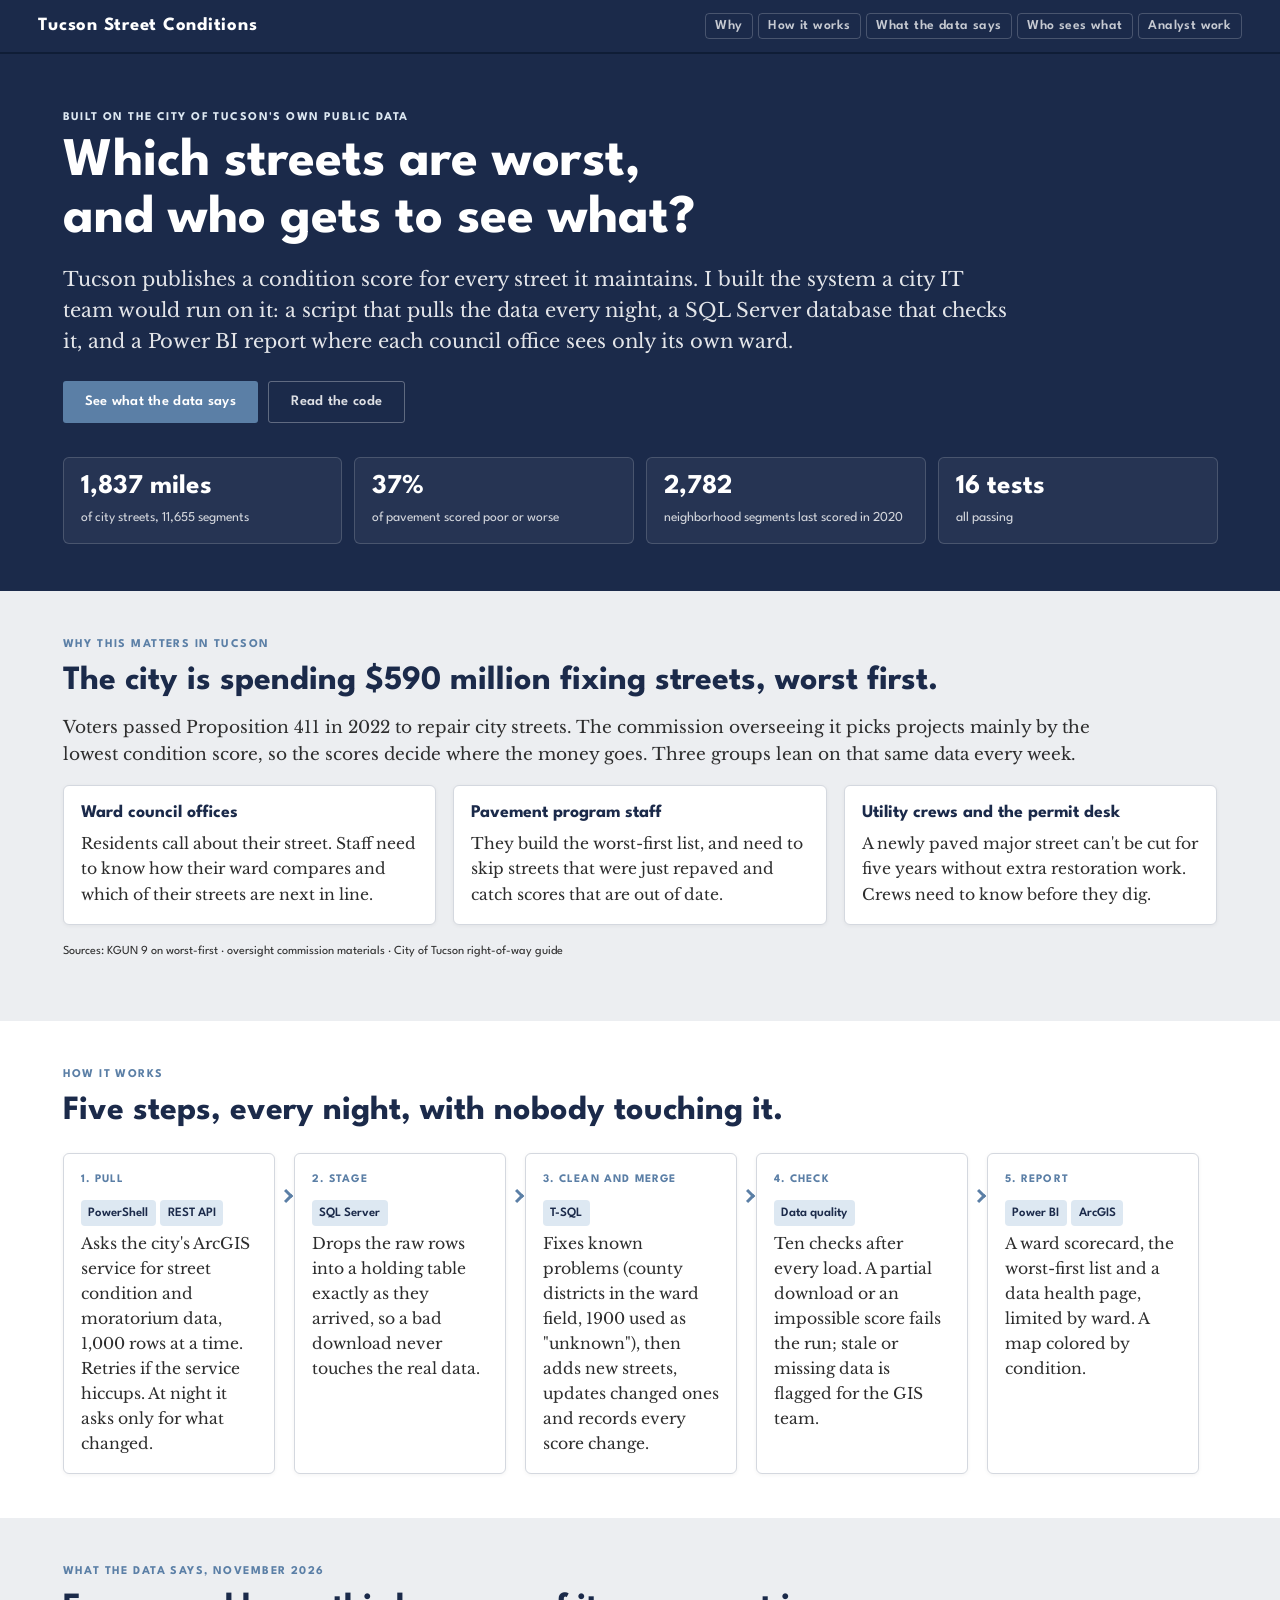
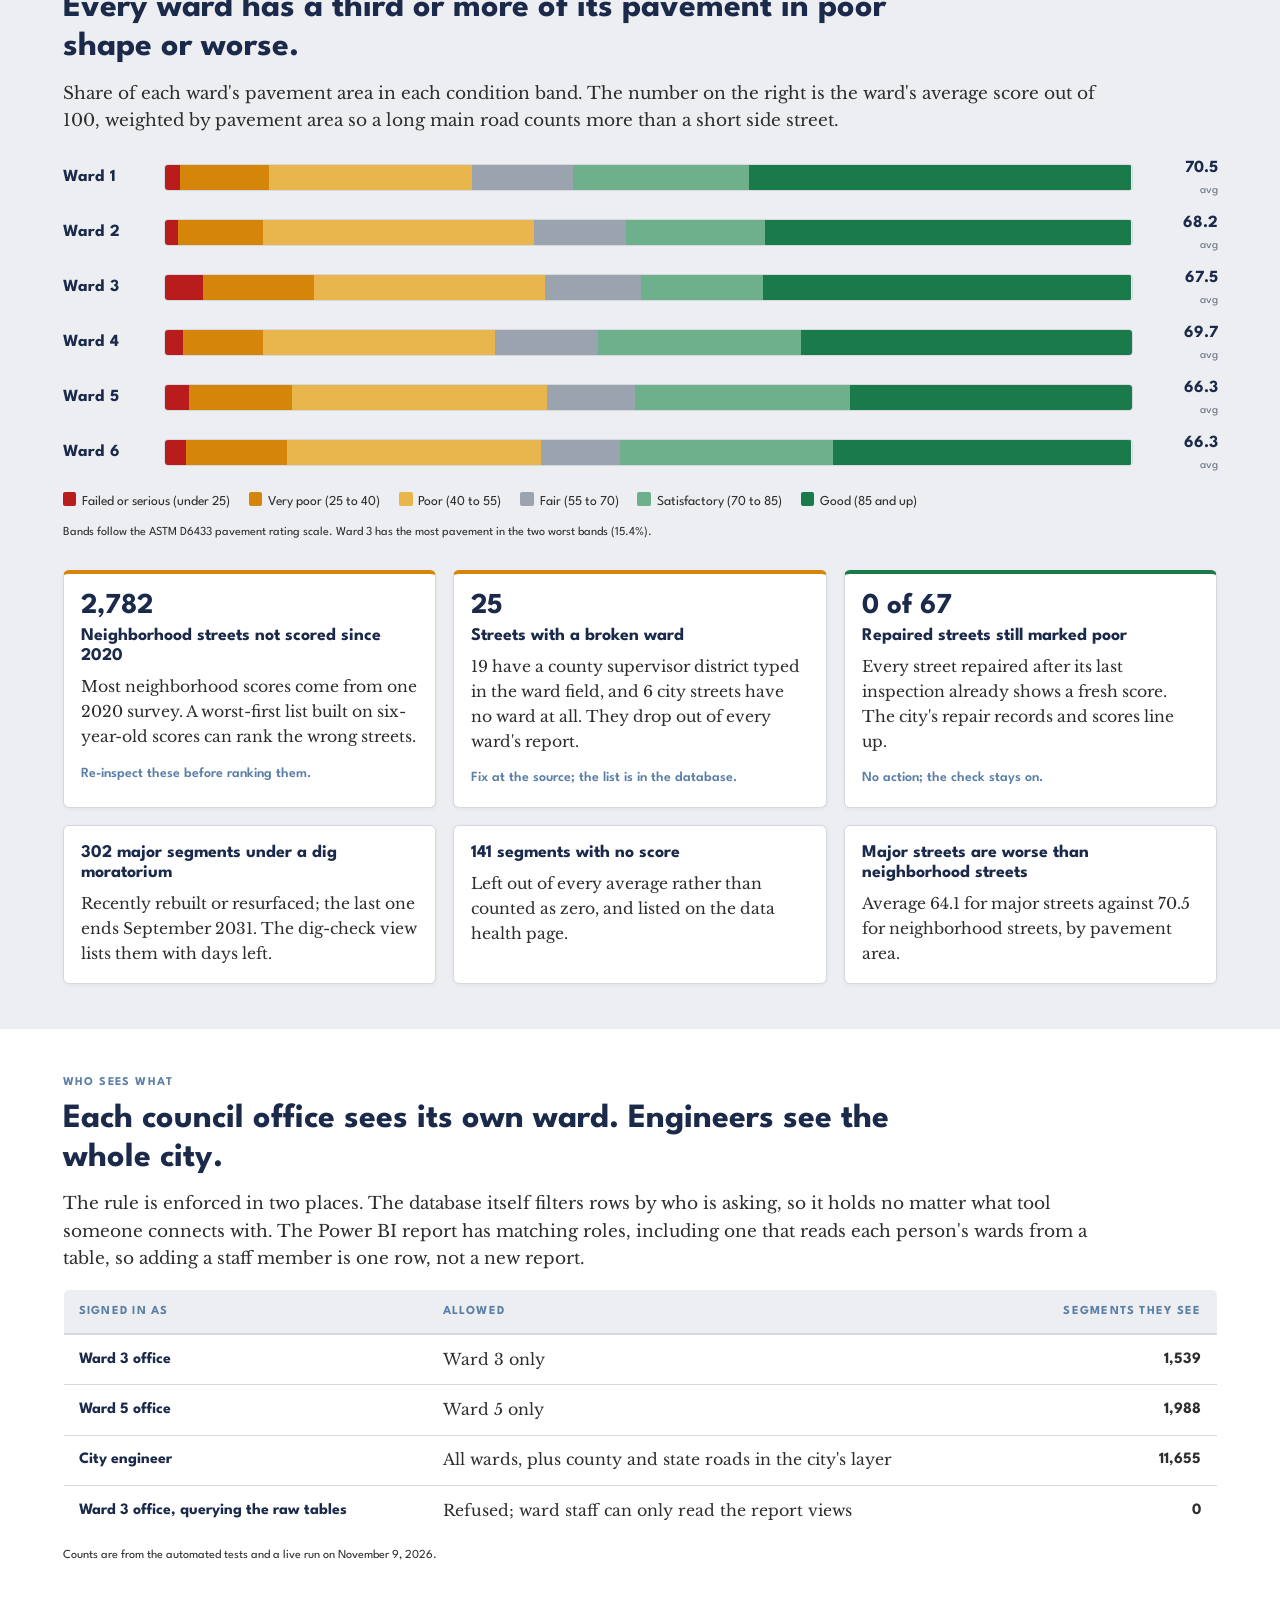
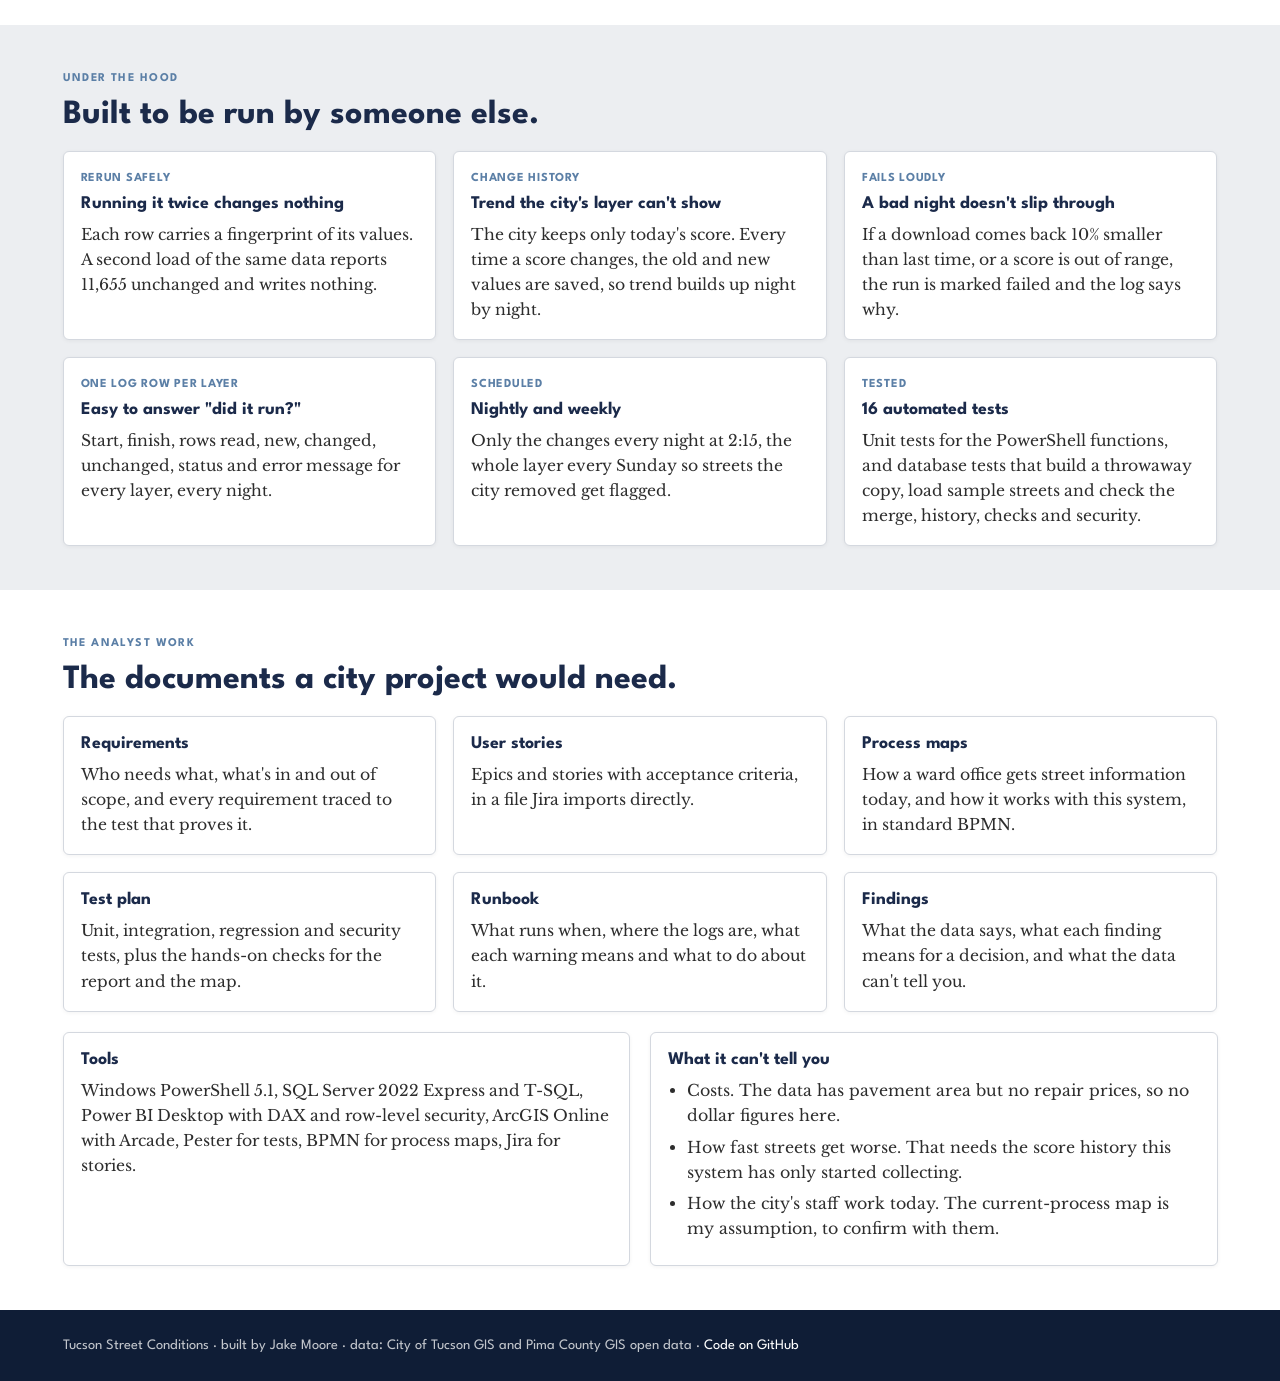
==== index.html @ 7ff17f37 "Tucson Street Conditions v1: PowerShell loader, SQL Server model with quality checks and ward securi" ====
<!doctype html>
<html lang="en">
<head>
<meta charset="utf-8">
<meta name="viewport" content="width=device-width, initial-scale=1">
<title>Tucson Street Conditions</title>
<meta name="description" content="A nightly data pipeline on the City of Tucson's own street condition data: PowerShell, SQL Server, Power BI with ward-level security, and an ArcGIS map.">
<meta property="og:title" content="Tucson Street Conditions">
<meta property="og:description" content="Which Tucson streets are worst, how current is the data, and who gets to see what. Built on the city's public data.">
<meta property="og:type" content="website">
<meta name="author" content="Jake Moore">
<link rel="preconnect" href="https://fonts.googleapis.com">
<link rel="preconnect" href="https://fonts.gstatic.com" crossorigin>
<link href="https://fonts.googleapis.com/css2?family=League+Spartan:wght@400;600;700&family=Libre+Baskerville:ital,wght@0,400;0,700;1,400&display=swap" rel="stylesheet">
<link rel="stylesheet" href="base.css">
<style>
  :root {
    /* condition bands, worst to best; anchored on the red, orange and green tokens in base.css */
    --b-fail: #B91C1C; --b-vpoor: #D4850A; --b-poor: #E8B64C; --b-fair: #9AA3AE; --b-sat: #6FB08C; --b-good: #1A7A4A;
  }
  html { font-size: 17px; }
  body { background: var(--light-gray); }
  .wrap { max-width: 1240px; margin-inline: auto; padding-inline: clamp(1rem, 4vw, 2.5rem); }
  section { padding: 2.6rem 0; }
  .white { background: var(--white); }
  .navy { background: var(--navy); color: #fff; }
  .navbar-links { margin-left: auto; }

  .hero { padding: 3.2rem 0 2.8rem; }
  .hero h1 { font-size: clamp(2rem, 5vw, 3.2rem); font-weight: 700; line-height: 1.05; margin-bottom: 0.9rem; max-width: 20ch; }
  .hero .lead { font-size: 1.15rem; line-height: 1.6; color: rgba(255,255,255,0.88); max-width: 56rem; margin-bottom: 1.4rem; }
  .hero-actions .btn { padding: 0.75rem 1.3rem; font-size: 0.85rem; }
  .facts { display: grid; grid-template-columns: repeat(4, 1fr); gap: 0.75rem; margin-top: 2rem; }
  .fact { border: 1px solid rgba(255,255,255,0.16); border-radius: 6px; padding: 0.8rem 1rem; background: rgba(255,255,255,0.05); }
  .fact b { display: block; font-family: 'League Spartan', sans-serif; font-size: 1.6rem; line-height: 1.1; }
  .fact span { font-family: 'League Spartan', sans-serif; font-size: 0.8rem; color: rgba(255,255,255,0.8); }

  h2 { font-size: clamp(1.4rem, 3vw, 2rem); font-weight: 700; color: var(--navy); margin-bottom: 0.8rem; max-width: 44ch; }
  .navy h2 { color: #fff; }
  .kicker { font-family: 'League Spartan', sans-serif; font-size: 0.7rem; font-weight: 700; letter-spacing: 0.12em;
    text-transform: uppercase; color: var(--steel); display: block; margin-bottom: 0.4rem; }
  .navy .kicker { color: var(--steel-light); }
  p { max-width: 62rem; margin-bottom: 0.9rem; }
  .cols-2 { display: grid; grid-template-columns: 1fr 1fr; gap: 1.2rem; }
  .cols-3 { display: grid; grid-template-columns: repeat(3, 1fr); gap: 1rem; }
  .cols-4 { display: grid; grid-template-columns: repeat(4, 1fr); gap: 1rem; }
  .card:hover { transform: none; }
  .card h3 { font-size: 1.05rem; color: var(--navy); margin-bottom: 0.45rem; }
  .card p { font-size: 0.92rem; margin-bottom: 0.5rem; }
  .card p:last-child { margin-bottom: 0; }
  .navy .card { background: rgba(255,255,255,0.06); border-color: rgba(255,255,255,0.14); color: #fff; box-shadow: none; }
  .navy .card h3 { color: #fff; }
  .navy .card p { color: rgba(255,255,255,0.85); }
  .src { font-family: 'League Spartan', sans-serif; font-size: 0.72rem; }
  .src a { color: inherit; }

  /* pipeline */
  .chain { display: grid; grid-template-columns: repeat(5, 1fr); gap: 0; margin-top: 1.4rem; align-items: stretch; }
  .link { position: relative; padding: 0 1.1rem 0 0; }
  .link > .card { height: 100%; }
  .link:not(:last-child)::after { content: ""; position: absolute; right: 0.15rem; top: 2.2rem; width: 0.6rem; height: 0.6rem;
    border-top: 3px solid var(--steel); border-right: 3px solid var(--steel); transform: rotate(45deg); }
  .step { font-family: 'League Spartan', sans-serif; font-size: 0.68rem; font-weight: 700; letter-spacing: 0.1em;
    text-transform: uppercase; color: var(--steel); display: block; margin-bottom: 0.4rem; }
  .tool { display: inline-block; font-family: 'League Spartan', sans-serif; font-weight: 600; font-size: 0.75rem; border-radius: 4px;
    padding: 0.15rem 0.45rem; background: var(--steel-light); color: var(--navy); margin: 0 0.25rem 0.3rem 0; }

  /* ward chart */
  .wards { display: grid; gap: 0.55rem; margin-top: 1.2rem; }
  .ward { display: grid; grid-template-columns: 5.2rem 1fr 4.2rem; gap: 0.8rem; align-items: center; }
  .ward .name { font-family: 'League Spartan', sans-serif; font-weight: 700; color: var(--navy); }
  .ward .avg { font-family: 'League Spartan', sans-serif; font-weight: 700; color: var(--navy); text-align: right; }
  .ward .avg small { display: block; font-weight: 400; font-size: 0.68rem; color: var(--text-muted); }
  .bar { display: flex; height: 1.6rem; border-radius: 4px; overflow: hidden; border: 1px solid var(--border); }
  .bar span { display: block; height: 100%; }
  .bar span:nth-child(1), .key i.k1 { background: var(--b-fail); }
  .bar span:nth-child(2), .key i.k2 { background: var(--b-vpoor); }
  .bar span:nth-child(3), .key i.k3 { background: var(--b-poor); }
  .bar span:nth-child(4), .key i.k4 { background: var(--b-fair); }
  .bar span:nth-child(5), .key i.k5 { background: var(--b-sat); }
  .bar span:nth-child(6), .key i.k6 { background: var(--b-good); }
  .key { display: flex; flex-wrap: wrap; gap: 0.4rem 1.1rem; margin-top: 0.9rem; font-family: 'League Spartan', sans-serif; font-size: 0.8rem; }
  .key i { display: inline-block; width: 0.8rem; height: 0.8rem; border-radius: 2px; margin-right: 0.35rem; vertical-align: -1px; }

  .finding b.num { display: block; font-family: 'League Spartan', sans-serif; font-size: 1.7rem; color: var(--navy); line-height: 1.1; margin-bottom: 0.2rem; }
  .finding.warn { border-top: 4px solid var(--orange); }
  .finding.ok { border-top: 4px solid var(--green); }
  .finding .do { font-family: 'League Spartan', sans-serif; font-size: 0.82rem; font-weight: 600; color: var(--steel); }

  /* who sees what */
  .compare { width: 100%; border-collapse: collapse; background: var(--white); border: 1px solid var(--border); border-radius: 6px; overflow: hidden; }
  .compare th { font-family: 'League Spartan', sans-serif; font-size: 0.72rem; letter-spacing: 0.1em; text-transform: uppercase;
    text-align: left; padding: 0.7rem 0.9rem; background: var(--light-gray); color: var(--steel); border-bottom: 2px solid var(--border); }
  .compare td { padding: 0.7rem 0.9rem; border-bottom: 1px solid var(--border); font-size: 0.93rem; vertical-align: top; }
  .compare tr:last-child td { border-bottom: 0; }
  .compare td:first-child { font-family: 'League Spartan', sans-serif; font-weight: 700; color: var(--navy); }
  .compare td.n { font-family: 'League Spartan', sans-serif; font-weight: 700; text-align: right; white-space: nowrap; }

  .term { font-family: 'League Spartan', sans-serif; font-size: 0.72rem; font-weight: 700; letter-spacing: 0.06em; color: var(--steel);
    text-transform: uppercase; display: block; margin-bottom: 0.3rem; }
  ul.plain { padding-left: 1.1rem; font-size: 0.93rem; }
  ul.plain li { margin-bottom: 0.35rem; }
  .table-scroll { overflow-x: auto; }
  footer { background: var(--navy-dark); color: rgba(255,255,255,0.75); padding: 1.4rem 0; font-family: 'League Spartan', sans-serif; font-size: 0.85rem; }
  footer a { color: #fff; }

  @media (max-width: 1000px) {
    .chain { grid-template-columns: 1fr; gap: 1.1rem; }
    .link { padding: 0; }
    .link:not(:last-child)::after { right: 50%; top: auto; bottom: -0.9rem; transform: rotate(135deg); }
    .cols-4, .facts { grid-template-columns: 1fr 1fr; }
  }
  @media (max-width: 760px) {
    .cols-2, .cols-3 { grid-template-columns: 1fr; }
    .navbar-links { display: none; }
    .ward { grid-template-columns: 4rem 1fr 3.4rem; gap: 0.5rem; }
  }
  @media (max-width: 480px) { .cols-4, .facts { grid-template-columns: 1fr; } }
</style>
</head>
<body>

<nav class="navbar">
  <div class="navbar-inner">
    <a class="navbar-brand" href="#top">Tucson Street Conditions</a>
    <ul class="navbar-links">
      <li><a href="#why">Why</a></li>
      <li><a href="#how">How it works</a></li>
      <li><a href="#data">What the data says</a></li>
      <li><a href="#access">Who sees what</a></li>
      <li><a href="#docs">Analyst work</a></li>
    </ul>
  </div>
</nav>

<header class="navy hero" id="top">
  <div class="wrap">
    <span class="kicker">Built on the City of Tucson's own public data</span>
    <h1>Which streets are worst, and who gets to see what?</h1>
    <p class="lead">Tucson publishes a condition score for every street it maintains. I built the system a city IT team would run on it: a script that pulls the data every night, a SQL Server database that checks it, and a Power BI report where each council office sees only its own ward.</p>
    <div class="hero-actions">
      <a class="btn btn-primary" href="#data">See what the data says</a>
      <a class="btn btn-secondary" href="https://github.com/Jahe-moore/tucson-street-conditions">Read the code</a>
    </div>
    <div class="facts">
      <div class="fact"><b>1,837 miles</b><span>of city streets, 11,655 segments</span></div>
      <div class="fact"><b>37%</b><span>of pavement scored poor or worse</span></div>
      <div class="fact"><b>2,782</b><span>neighborhood segments last scored in 2020</span></div>
      <div class="fact"><b>16 tests</b><span>all passing</span></div>
    </div>
  </div>
</header>

<section id="why">
  <div class="wrap">
    <span class="kicker">Why this matters in Tucson</span>
    <h2>The city is spending $590 million fixing streets, worst first.</h2>
    <p>Voters passed Proposition 411 in 2022 to repair city streets. The commission overseeing it picks projects mainly by the lowest condition score, so the scores decide where the money goes. Three groups lean on that same data every week.</p>
    <div class="cols-3" style="margin-top:1rem">
      <div class="card"><h3>Ward council offices</h3><p>Residents call about their street. Staff need to know how their ward compares and which of their streets are next in line.</p></div>
      <div class="card"><h3>Pavement program staff</h3><p>They build the worst-first list, and need to skip streets that were just repaved and catch scores that are out of date.</p></div>
      <div class="card"><h3>Utility crews and the permit desk</h3><p>A newly paved major street can't be cut for five years without extra restoration work. Crews need to know before they dig.</p></div>
    </div>
    <p class="src" style="margin-top:1rem">Sources: <a href="https://kgun9.com/operation-safe-roads/worst-first-is-tucsons-plan-for-street-repair">KGUN 9 on worst-first</a> &middot; <a href="https://assets.tucsonaz.gov/share/bcc/40524.pdf">oversight commission materials</a> &middot; <a href="https://www.tucsonaz.gov/files/sharedassets/public/v/1/transportation-and-mobility/documents/rowbrochure2018-web.pdf">City of Tucson right-of-way guide</a></p>
  </div>
</section>

<section class="white" id="how">
  <div class="wrap">
    <span class="kicker">How it works</span>
    <h2>Five steps, every night, with nobody touching it.</h2>
    <div class="chain">
      <div class="link"><div class="card"><span class="step">1. Pull</span>
        <span class="tool">PowerShell</span><span class="tool">REST API</span>
        <p>Asks the city's ArcGIS service for street condition and moratorium data, 1,000 rows at a time. Retries if the service hiccups. At night it asks only for what changed.</p></div></div>
      <div class="link"><div class="card"><span class="step">2. Stage</span>
        <span class="tool">SQL Server</span>
        <p>Drops the raw rows into a holding table exactly as they arrived, so a bad download never touches the real data.</p></div></div>
      <div class="link"><div class="card"><span class="step">3. Clean and merge</span>
        <span class="tool">T-SQL</span>
        <p>Fixes known problems (county districts in the ward field, 1900 used as "unknown"), then adds new streets, updates changed ones and records every score change.</p></div></div>
      <div class="link"><div class="card"><span class="step">4. Check</span>
        <span class="tool">Data quality</span>
        <p>Ten checks after every load. A partial download or an impossible score fails the run; stale or missing data is flagged for the GIS team.</p></div></div>
      <div class="link"><div class="card"><span class="step">5. Report</span>
        <span class="tool">Power BI</span><span class="tool">ArcGIS</span>
        <p>A ward scorecard, the worst-first list and a data health page, limited by ward. A map colored by condition.</p></div></div>
    </div>
  </div>
</section>

<section id="data">
  <div class="wrap">
    <span class="kicker">What the data says, November 2026</span>
    <h2>Every ward has a third or more of its pavement in poor shape or worse.</h2>
    <p>Share of each ward's pavement area in each condition band. The number on the right is the ward's average score out of 100, weighted by pavement area so a long main road counts more than a short side street.</p>
    <div class="wards" role="img" aria-label="Condition mix by ward. Ward 1 average 70.5, Ward 2 68.2, Ward 3 67.5, Ward 4 69.7, Ward 5 66.3, Ward 6 66.3.">
      <div class="ward"><span class="name">Ward 1</span><div class="bar"><span style="width:1.5%"></span><span style="width:9.2%"></span><span style="width:21.0%"></span><span style="width:10.5%"></span><span style="width:18.2%"></span><span style="width:39.6%"></span></div><span class="avg">70.5<small>avg</small></span></div>
      <div class="ward"><span class="name">Ward 2</span><div class="bar"><span style="width:1.3%"></span><span style="width:8.8%"></span><span style="width:28.0%"></span><span style="width:9.6%"></span><span style="width:14.4%"></span><span style="width:37.9%"></span></div><span class="avg">68.2<small>avg</small></span></div>
      <div class="ward"><span class="name">Ward 3</span><div class="bar"><span style="width:3.9%"></span><span style="width:11.5%"></span><span style="width:23.9%"></span><span style="width:9.9%"></span><span style="width:12.7%"></span><span style="width:38.1%"></span></div><span class="avg">67.5<small>avg</small></span></div>
      <div class="ward"><span class="name">Ward 4</span><div class="bar"><span style="width:1.8%"></span><span style="width:8.3%"></span><span style="width:24.0%"></span><span style="width:10.7%"></span><span style="width:21.0%"></span><span style="width:34.3%"></span></div><span class="avg">69.7<small>avg</small></span></div>
      <div class="ward"><span class="name">Ward 5</span><div class="bar"><span style="width:2.4%"></span><span style="width:10.7%"></span><span style="width:26.4%"></span><span style="width:9.2%"></span><span style="width:22.2%"></span><span style="width:29.2%"></span></div><span class="avg">66.3<small>avg</small></span></div>
      <div class="ward"><span class="name">Ward 6</span><div class="bar"><span style="width:2.1%"></span><span style="width:10.5%"></span><span style="width:26.3%"></span><span style="width:8.2%"></span><span style="width:22.0%"></span><span style="width:30.9%"></span></div><span class="avg">66.3<small>avg</small></span></div>
    </div>
    <div class="key"><span><i class="k1"></i>Failed or serious (under 25)</span><span><i class="k2"></i>Very poor (25 to 40)</span><span><i class="k3"></i>Poor (40 to 55)</span><span><i class="k4"></i>Fair (55 to 70)</span><span><i class="k5"></i>Satisfactory (70 to 85)</span><span><i class="k6"></i>Good (85 and up)</span></div>
    <p class="src" style="margin-top:0.6rem">Bands follow the ASTM D6433 pavement rating scale. Ward 3 has the most pavement in the two worst bands (15.4%).</p>

    <div class="cols-3" style="margin-top:1.6rem">
      <div class="card finding warn"><b class="num">2,782</b><h3>Neighborhood streets not scored since 2020</h3><p>Most neighborhood scores come from one 2020 survey. A worst-first list built on six-year-old scores can rank the wrong streets.</p><span class="do">Re-inspect these before ranking them.</span></div>
      <div class="card finding warn"><b class="num">25</b><h3>Streets with a broken ward</h3><p>19 have a county supervisor district typed in the ward field, and 6 city streets have no ward at all. They drop out of every ward's report.</p><span class="do">Fix at the source; the list is in the database.</span></div>
      <div class="card finding ok"><b class="num">0 of 67</b><h3>Repaired streets still marked poor</h3><p>Every street repaired after its last inspection already shows a fresh score. The city's repair records and scores line up.</p><span class="do">No action; the check stays on.</span></div>
    </div>
    <div class="cols-3" style="margin-top:1rem">
      <div class="card"><h3>302 major segments under a dig moratorium</h3><p>Recently rebuilt or resurfaced; the last one ends September 2031. The dig-check view lists them with days left.</p></div>
      <div class="card"><h3>141 segments with no score</h3><p>Left out of every average rather than counted as zero, and listed on the data health page.</p></div>
      <div class="card"><h3>Major streets are worse than neighborhood streets</h3><p>Average 64.1 for major streets against 70.5 for neighborhood streets, by pavement area.</p></div>
    </div>
  </div>
</section>

<section class="white" id="access">
  <div class="wrap">
    <span class="kicker">Who sees what</span>
    <h2>Each council office sees its own ward. Engineers see the whole city.</h2>
    <p>The rule is enforced in two places. The database itself filters rows by who is asking, so it holds no matter what tool someone connects with. The Power BI report has matching roles, including one that reads each person's wards from a table, so adding a staff member is one row, not a new report.</p>
    <div class="table-scroll" style="margin-top:1rem">
    <table class="compare">
      <thead><tr><th>Signed in as</th><th>Allowed</th><th style="text-align:right">Segments they see</th></tr></thead>
      <tbody>
        <tr><td>Ward 3 office</td><td>Ward 3 only</td><td class="n">1,539</td></tr>
        <tr><td>Ward 5 office</td><td>Ward 5 only</td><td class="n">1,988</td></tr>
        <tr><td>City engineer</td><td>All wards, plus county and state roads in the city's layer</td><td class="n">11,655</td></tr>
        <tr><td>Ward 3 office, querying the raw tables</td><td>Refused; ward staff can only read the report views</td><td class="n">0</td></tr>
      </tbody>
    </table>
    </div>
    <p class="src" style="margin-top:0.6rem">Counts are from the automated tests and a live run on November 9, 2026.</p>
  </div>
</section>

<section>
  <div class="wrap">
    <span class="kicker">Under the hood</span>
    <h2>Built to be run by someone else.</h2>
    <div class="cols-3" style="margin-top:1rem">
      <div class="card"><span class="term">Rerun safely</span><h3>Running it twice changes nothing</h3><p>Each row carries a fingerprint of its values. A second load of the same data reports 11,655 unchanged and writes nothing.</p></div>
      <div class="card"><span class="term">Change history</span><h3>Trend the city's layer can't show</h3><p>The city keeps only today's score. Every time a score changes, the old and new values are saved, so trend builds up night by night.</p></div>
      <div class="card"><span class="term">Fails loudly</span><h3>A bad night doesn't slip through</h3><p>If a download comes back 10% smaller than last time, or a score is out of range, the run is marked failed and the log says why.</p></div>
      <div class="card"><span class="term">One log row per layer</span><h3>Easy to answer "did it run?"</h3><p>Start, finish, rows read, new, changed, unchanged, status and error message for every layer, every night.</p></div>
      <div class="card"><span class="term">Scheduled</span><h3>Nightly and weekly</h3><p>Only the changes every night at 2:15, the whole layer every Sunday so streets the city removed get flagged.</p></div>
      <div class="card"><span class="term">Tested</span><h3>16 automated tests</h3><p>Unit tests for the PowerShell functions, and database tests that build a throwaway copy, load sample streets and check the merge, history, checks and security.</p></div>
    </div>
  </div>
</section>

<section class="white" id="docs">
  <div class="wrap">
    <span class="kicker">The analyst work</span>
    <h2>The documents a city project would need.</h2>
    <div class="cols-3" style="margin-top:1rem">
      <div class="card"><h3>Requirements</h3><p>Who needs what, what's in and out of scope, and every requirement traced to the test that proves it.</p></div>
      <div class="card"><h3>User stories</h3><p>Epics and stories with acceptance criteria, in a file Jira imports directly.</p></div>
      <div class="card"><h3>Process maps</h3><p>How a ward office gets street information today, and how it works with this system, in standard BPMN.</p></div>
      <div class="card"><h3>Test plan</h3><p>Unit, integration, regression and security tests, plus the hands-on checks for the report and the map.</p></div>
      <div class="card"><h3>Runbook</h3><p>What runs when, where the logs are, what each warning means and what to do about it.</p></div>
      <div class="card"><h3>Findings</h3><p>What the data says, what each finding means for a decision, and what the data can't tell you.</p></div>
    </div>
    <div class="cols-2" style="margin-top:1.2rem">
      <div class="card"><h3>Tools</h3><p>Windows PowerShell 5.1, SQL Server 2022 Express and T-SQL, Power BI Desktop with DAX and row-level security, ArcGIS Online with Arcade, Pester for tests, BPMN for process maps, Jira for stories.</p></div>
      <div class="card"><h3>What it can't tell you</h3>
        <ul class="plain">
          <li>Costs. The data has pavement area but no repair prices, so no dollar figures here.</li>
          <li>How fast streets get worse. That needs the score history this system has only started collecting.</li>
          <li>How the city's staff work today. The current-process map is my assumption, to confirm with them.</li>
        </ul></div>
    </div>
  </div>
</section>

<footer>
  <div class="wrap">Tucson Street Conditions &middot; built by Jake Moore &middot; data: City of Tucson GIS and Pima County GIS open data &middot; <a href="https://github.com/Jahe-moore/tucson-street-conditions">Code on GitHub</a></div>
</footer>
</body>
</html>
---- base.css ----
/* Design tokens and components from Jake Moore's personal design system (Life Hub base.css), trimmed to what this app uses. */
:root {
  --navy:         #1B2A4A;
  --navy-dark:    #0F1D36;
  --charcoal:     #2D2D2D;
  --charcoal-mid: #3D3D3D;
  --steel:        #5B7FA6;
  --steel-light:  #DDE8F2;
  --white:        #FFFFFF;
  --light-gray:   #ECEEF1;
  --border:       #D4D8DF;
  --text:         #2D2D2D;
  --text-muted:   #6B7280;
  --orange:       #D4850A;
  --orange-bg:    #FEF3CD;
  --green:        #1A7A4A;
  --green-bg:     #D1FAE5;
  --red:          #B91C1C;
  --red-bg:       #FEE2E2;
  --t: 0.2s ease;
}

*, *::before, *::after { box-sizing: border-box; margin: 0; padding: 0; }
html { font-size: 16px; }
body {
  font-family: 'Libre Baskerville', serif;
  font-size: 1rem;
  color: var(--text);
  background: var(--light-gray);
  line-height: 1.6;
}
h1, h2, h3, h4, h5, h6 { font-family: 'League Spartan', sans-serif; line-height: 1.15; }
a { color: var(--steel); text-decoration: none; transition: color var(--t); }
a:hover { color: var(--navy); text-decoration: underline; }
img { max-width: 100%; display: block; }
input, select, textarea, button { font-family: inherit; font-size: inherit; }

.navbar {
  background: var(--navy);
  border-bottom: 2px solid var(--navy-dark);
  position: sticky; top: 0; z-index: 100;
}
.navbar-inner {
  display: flex; align-items: center; justify-content: space-between;
  min-height: 52px; padding-inline: clamp(1.25rem, 3vw, 2.5rem); gap: 1rem;
  max-width: 1600px; margin-inline: auto;
}
.navbar-brand {
  font-family: 'League Spartan', sans-serif;
  font-weight: 700; font-size: 1.1rem; color: #fff; letter-spacing: 0.04em;
  white-space: nowrap; flex-shrink: 0;
}
/* Nav fit (2026-09-27): with 13 links the bar wrapped at 1280 -- links onto
   two rows and "Life Hub" onto two lines. The brand never wraps or shrinks,
   and link padding/gap came down just enough (0.7 -> 0.55rem, 0.4 -> 0.3rem)
   for one row at 1280. Type size is untouched. min-height, not height: if the
   links ever wrap, the bar grows instead of spilling over the page. Below 1200
   it is two rows -- see NAVBAR (narrow) after the base rules. */
.navbar-brand:hover { opacity: 0.85; color: #fff; text-decoration: none; }
.navbar-links { display: flex; align-items: center; gap: 0.3rem; list-style: none; flex-wrap: wrap; margin-left: auto; }
.navbar-links li { display: flex; align-items: center; }
.navbar-links a {
  display: inline-block;
  font-family: 'League Spartan', sans-serif;
  font-size: 0.8rem; font-weight: 600; line-height: 1;
  color: rgba(255,255,255,0.75);
  border: 1px solid rgba(255,255,255,0.2);
  border-radius: 4px;
  padding: 0.3rem 0.55rem;
  letter-spacing: 0.03em;
  white-space: nowrap;
  transition: color var(--t), border-color var(--t);
}
.navbar-links a:hover, .navbar-links a.active { color: #fff; border-color: rgba(255,255,255,0.5); text-decoration: none; }
.navbar-links a.active { background: var(--navy-dark); border-color: rgba(255,255,255,0.55); }
.hero {
  background: var(--navy);
  padding: 2.5rem 0 2rem;
  color: #fff;
}
.hero-inner { display: flex; align-items: center; gap: 2.5rem; flex-wrap: wrap; }
.hero-text  { flex: 1; min-width: 280px; }
.hero-eyebrow {
  font-family: 'League Spartan', sans-serif;
  font-size: 0.72rem; font-weight: 600;
  letter-spacing: 0.1em; text-transform: uppercase;
  color: var(--steel-light); opacity: 0.8;
  margin-bottom: 0.35rem; display: block;
}
.hero-title {
  font-size: clamp(2rem, 4.5vw, 3rem);
  font-weight: 700; color: #fff;
  line-height: 1.05; margin-bottom: 0.4rem;
}
.hero-tagline {
  font-family: 'League Spartan', sans-serif;
  font-size: 0.88rem; font-weight: 600;
  color: rgba(255,255,255,0.7);
  margin-bottom: 1rem;
}
.hero-sub {
  font-family: 'Libre Baskerville', serif;
  font-size: 0.95rem;
  color: rgba(255,255,255,0.65);
}
.hero-sub.hero-date {
  font-family: 'League Spartan', sans-serif;
  font-size: clamp(1.35rem, 2.6vw, 1.75rem);
  font-weight: 700;
  line-height: 1.1;
  color: #fff;
}
.stat-pills { display: flex; gap: 0.5rem; flex-wrap: wrap; margin-bottom: 1.1rem; }
.stat-pill {
  background: rgba(255,255,255,0.08);
  border: 1px solid rgba(255,255,255,0.14);
  border-radius: 4px;
  padding: 0.3rem 0.7rem;
  font-family: 'League Spartan', sans-serif;
  font-size: 0.74rem;
  color: rgba(255,255,255,0.8);
  line-height: 1.3;
}
.stat-pill strong { color: #fff; font-weight: 700; display: block; font-size: 0.88rem; }
.hero-actions { display: flex; gap: 0.6rem; flex-wrap: wrap; }
.btn {
  display: inline-flex;
  align-items: center;
  font-family: 'League Spartan', sans-serif;
  font-size: 0.8rem; font-weight: 600;
  padding: 0.55rem 1.2rem;
  border-radius: 3px;
  border: none; cursor: pointer; line-height: 1;
  letter-spacing: 0.02em;
  transition: background var(--t), border-color var(--t), color var(--t);
}
.btn-primary { background: var(--steel); color: #fff; }
.btn-primary:hover { background: #4a6d92; color: #fff; text-decoration: none; }
.btn-secondary {
  background: transparent;
  color: rgba(255,255,255,0.85);
  border: 1px solid rgba(255,255,255,0.3);
}
.btn-secondary:hover { color: #fff; border-color: rgba(255,255,255,0.7); text-decoration: none; }
.btn-outline {
  background: transparent; color: var(--steel); border: 1px solid var(--steel);
}
.btn-outline:hover { background: var(--steel-light); color: var(--navy); text-decoration: none; }
.btn-danger { background: var(--red); color: #fff; }
.btn-danger:hover { background: #8c1414; color: #fff; }
.btn-sm { font-size: 0.72rem; padding: 0.35rem 0.8rem; }
.section-label {
  font-family: 'League Spartan', sans-serif;
  font-size: 0.65rem; font-weight: 700;
  letter-spacing: 0.12em; text-transform: uppercase;
  color: var(--steel);
  display: block; margin-bottom: 0.25rem;
}
.section-heading {
  font-size: clamp(1.2rem, 2.5vw, 1.6rem);
  font-weight: 700;
  margin-bottom: 0.85rem;
}
.card {
  background: var(--white);
  border: 1px solid var(--border);
  border-radius: 6px;
  box-shadow: 0 1px 4px rgba(0,0,0,0.05);
  padding: 1rem;
  transition: box-shadow var(--t), transform var(--t);
}
.card:hover { box-shadow: 0 4px 14px rgba(0,0,0,0.09); transform: translateY(-1px); }
.card--flush { padding: 0; overflow: hidden; }
.card--dark {
  background: var(--charcoal-mid);
  border-color: rgba(255,255,255,0.08);
  color: #fff;
}
.card-label {
  font-family: 'League Spartan', sans-serif;
  font-size: 0.62rem; font-weight: 700;
  letter-spacing: 0.1em; text-transform: uppercase;
  color: var(--steel);
  margin-bottom: 0.3rem;
  display: block;
}
.card--dark .card-label { color: var(--steel-light); opacity: 0.8; }
.card-title {
  font-family: 'League Spartan', sans-serif;
  font-size: 1rem; font-weight: 700;
  margin-bottom: 0.5rem;
  color: var(--text);
}
.card--dark .card-title { color: #fff; }
.card-body { font-family: 'Libre Baskerville', serif; font-size: 0.88rem; color: var(--text-muted); line-height: 1.65; }
.data-table { width: 100%; border-collapse: collapse; font-size: 0.85rem; }
.data-table th {
  font-family: 'League Spartan', sans-serif;
  font-size: 0.63rem; font-weight: 700;
  letter-spacing: 0.1em; text-transform: uppercase;
  color: var(--steel);
  text-align: left;
  padding: 0.45rem 0.75rem;
  border-bottom: 2px solid var(--border);
  background: var(--light-gray);
  white-space: nowrap;
}
.data-table td {
  font-family: 'Libre Baskerville', serif;
  padding: 0.45rem 0.75rem;
  border-bottom: 1px solid var(--border);
  vertical-align: middle;
  color: var(--text);
  font-size: 0.86rem;
  line-height: 1.4;
}
.data-table tr:last-child td { border-bottom: none; }
.data-table tbody tr:hover td { background: #f7f9fc; }
.data-table .row-label {
  font-family: 'League Spartan', sans-serif;
  font-size: 0.78rem; font-weight: 700;
  color: var(--text);
  white-space: nowrap;
}
.callout {
  border-left: 4px solid var(--steel);
  background: var(--steel-light);
  border-radius: 0 6px 6px 0;
  padding: 0.85rem 1rem;
  margin-bottom: 0.75rem;
  font-family: 'Libre Baskerville', serif;
  font-size: 0.88rem; line-height: 1.55;
}
.callout-title {
  font-family: 'League Spartan', sans-serif;
  font-size: 0.72rem; font-weight: 700;
  letter-spacing: 0.06em; text-transform: uppercase;
  margin-bottom: 0.3rem;
  color: var(--navy);
}
.callout--success { border-color: var(--green);  background: var(--green-bg); }
.callout--success .callout-title { color: var(--green); }
.callout--warning { border-color: var(--orange); background: var(--orange-bg); }
.callout--warning .callout-title { color: var(--orange); }
.callout--danger  { border-color: var(--red);    background: var(--red-bg); }
.callout--danger  .callout-title { color: var(--red); }
.callout--info    { border-color: var(--steel);  background: var(--steel-light); }
.callout--info    .callout-title { color: var(--navy); }
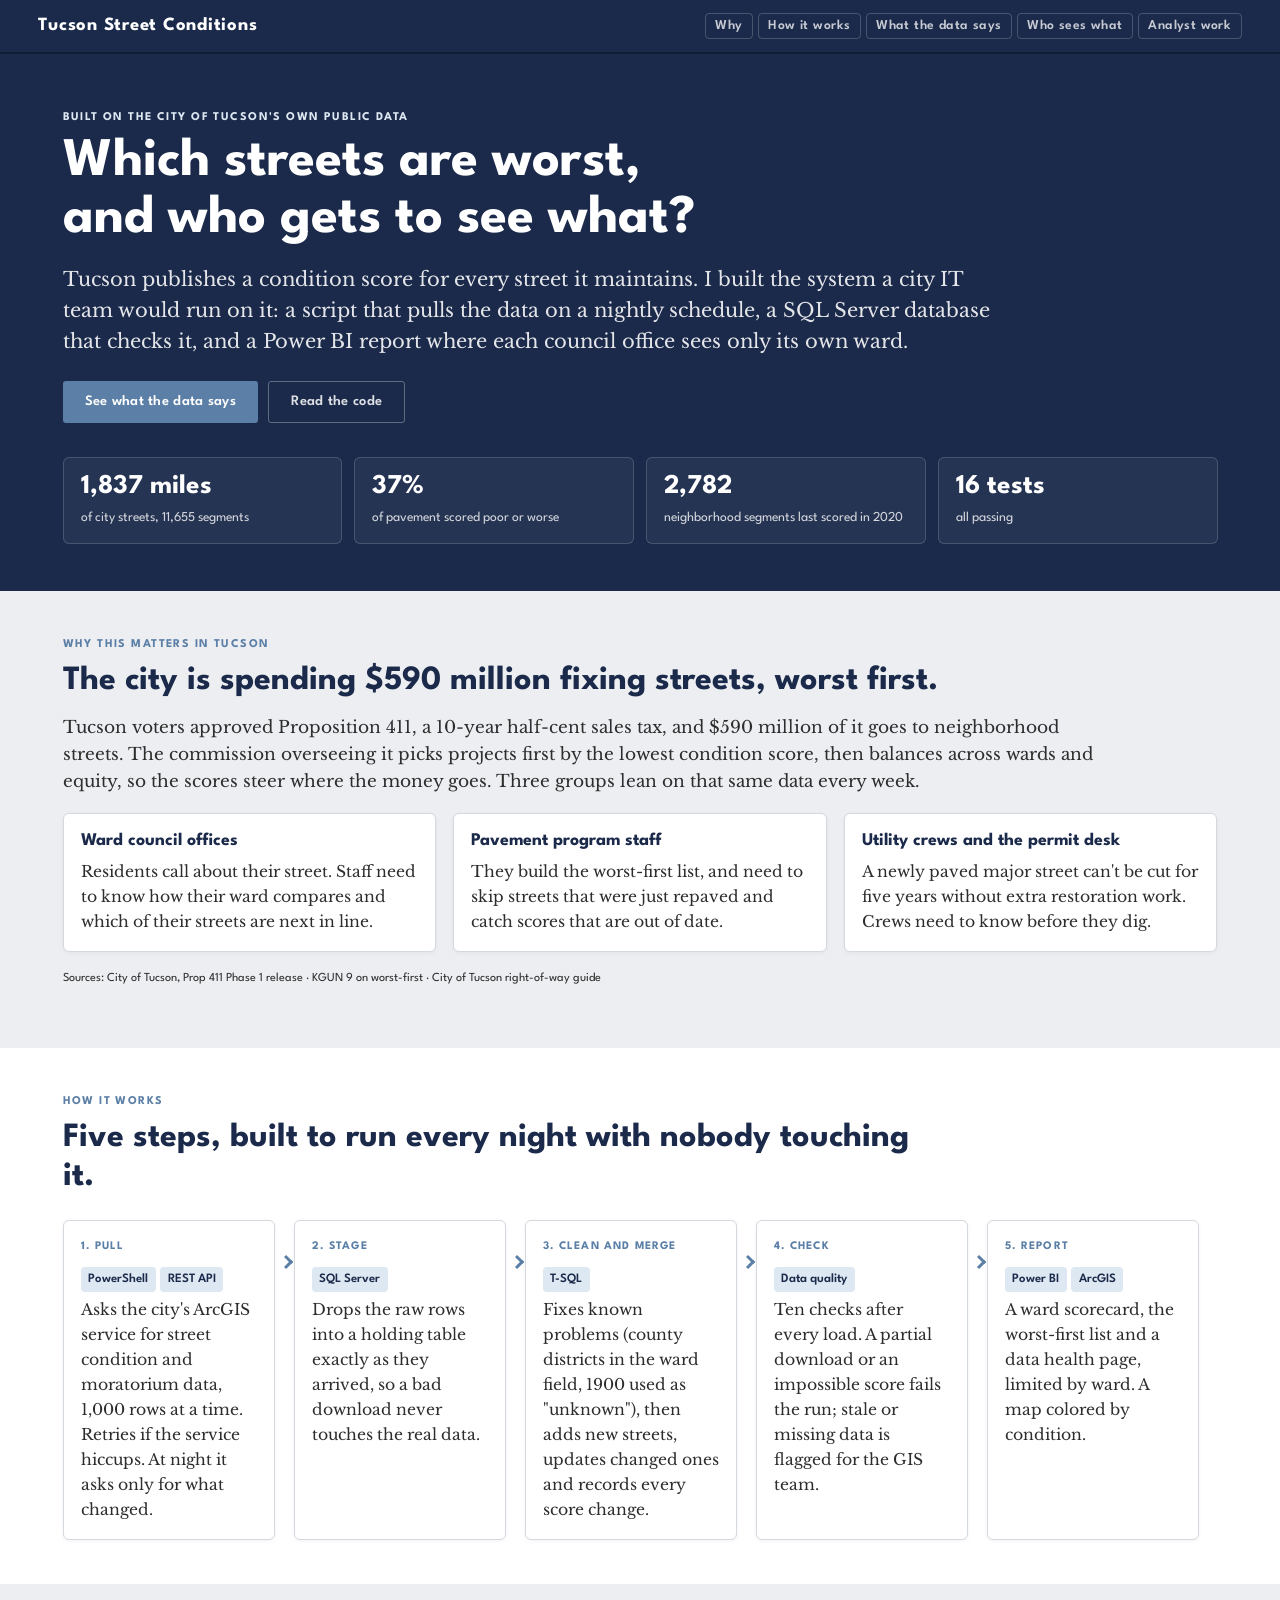
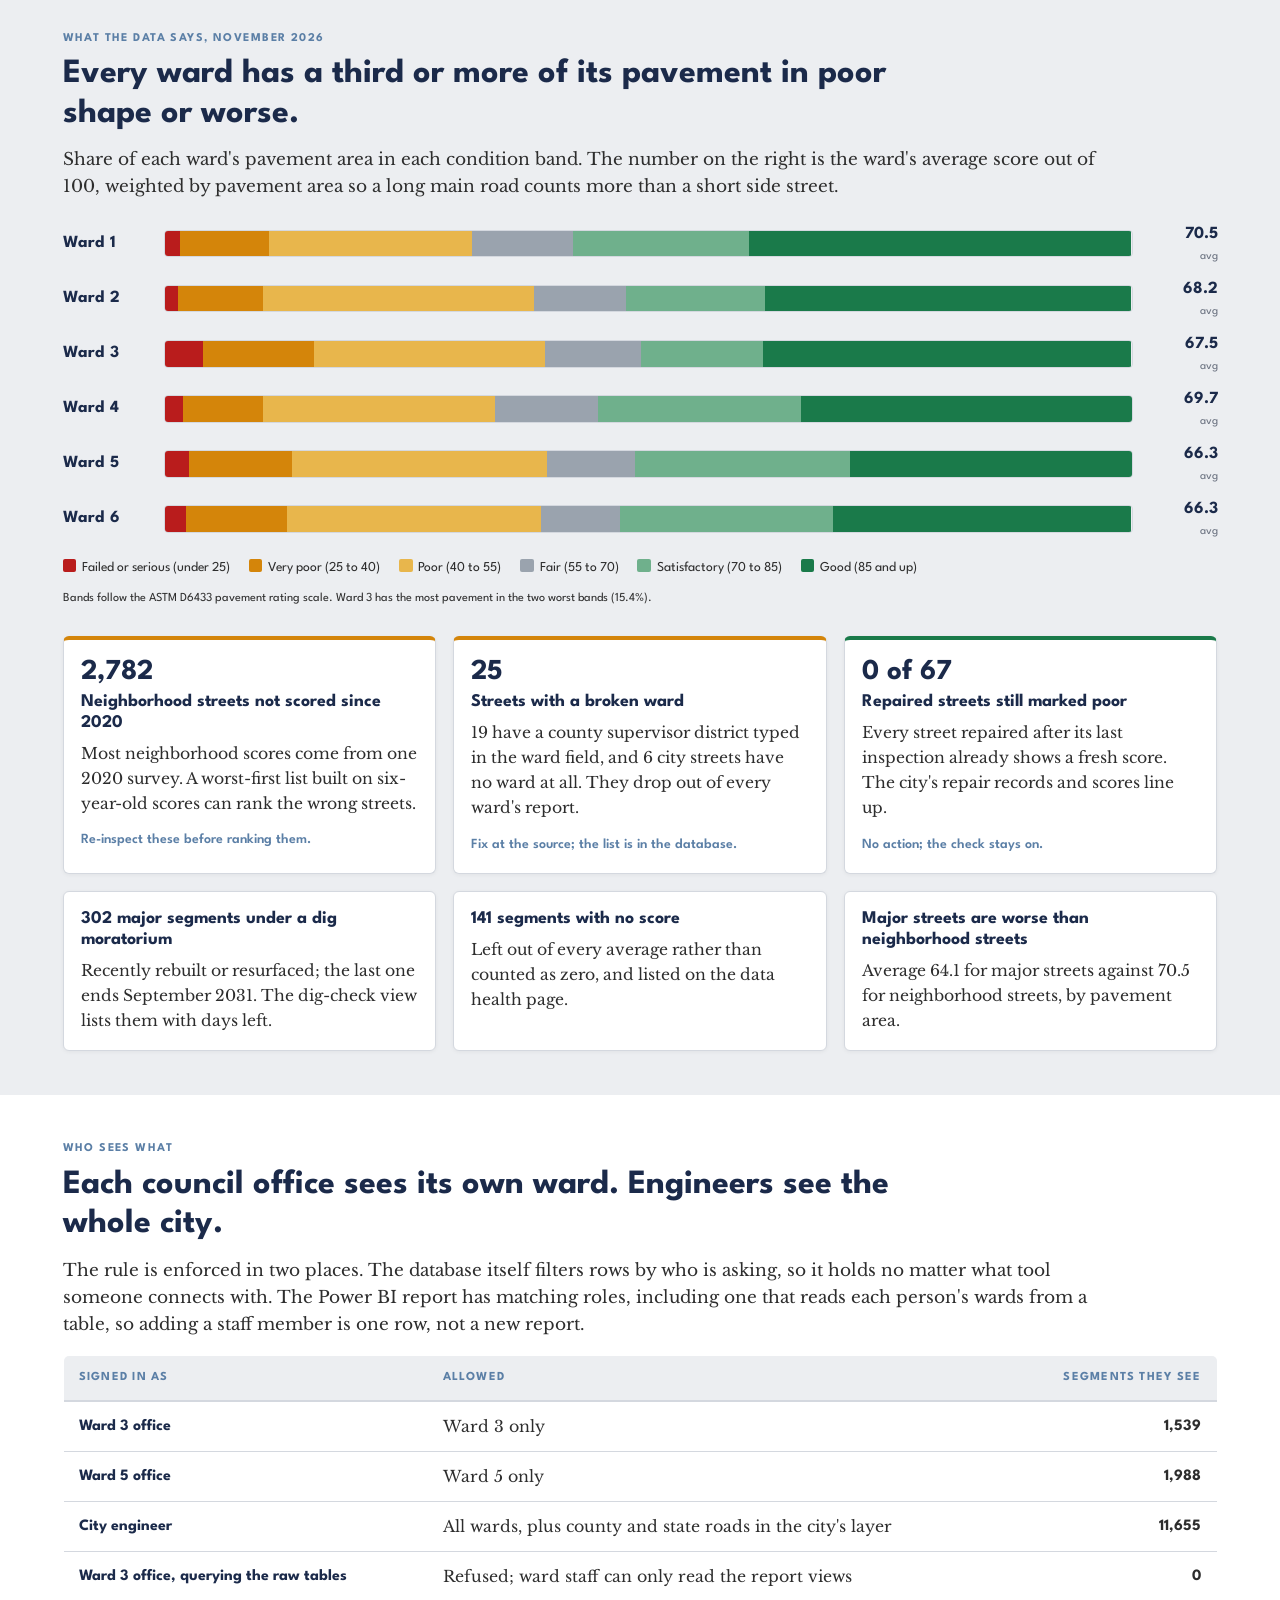
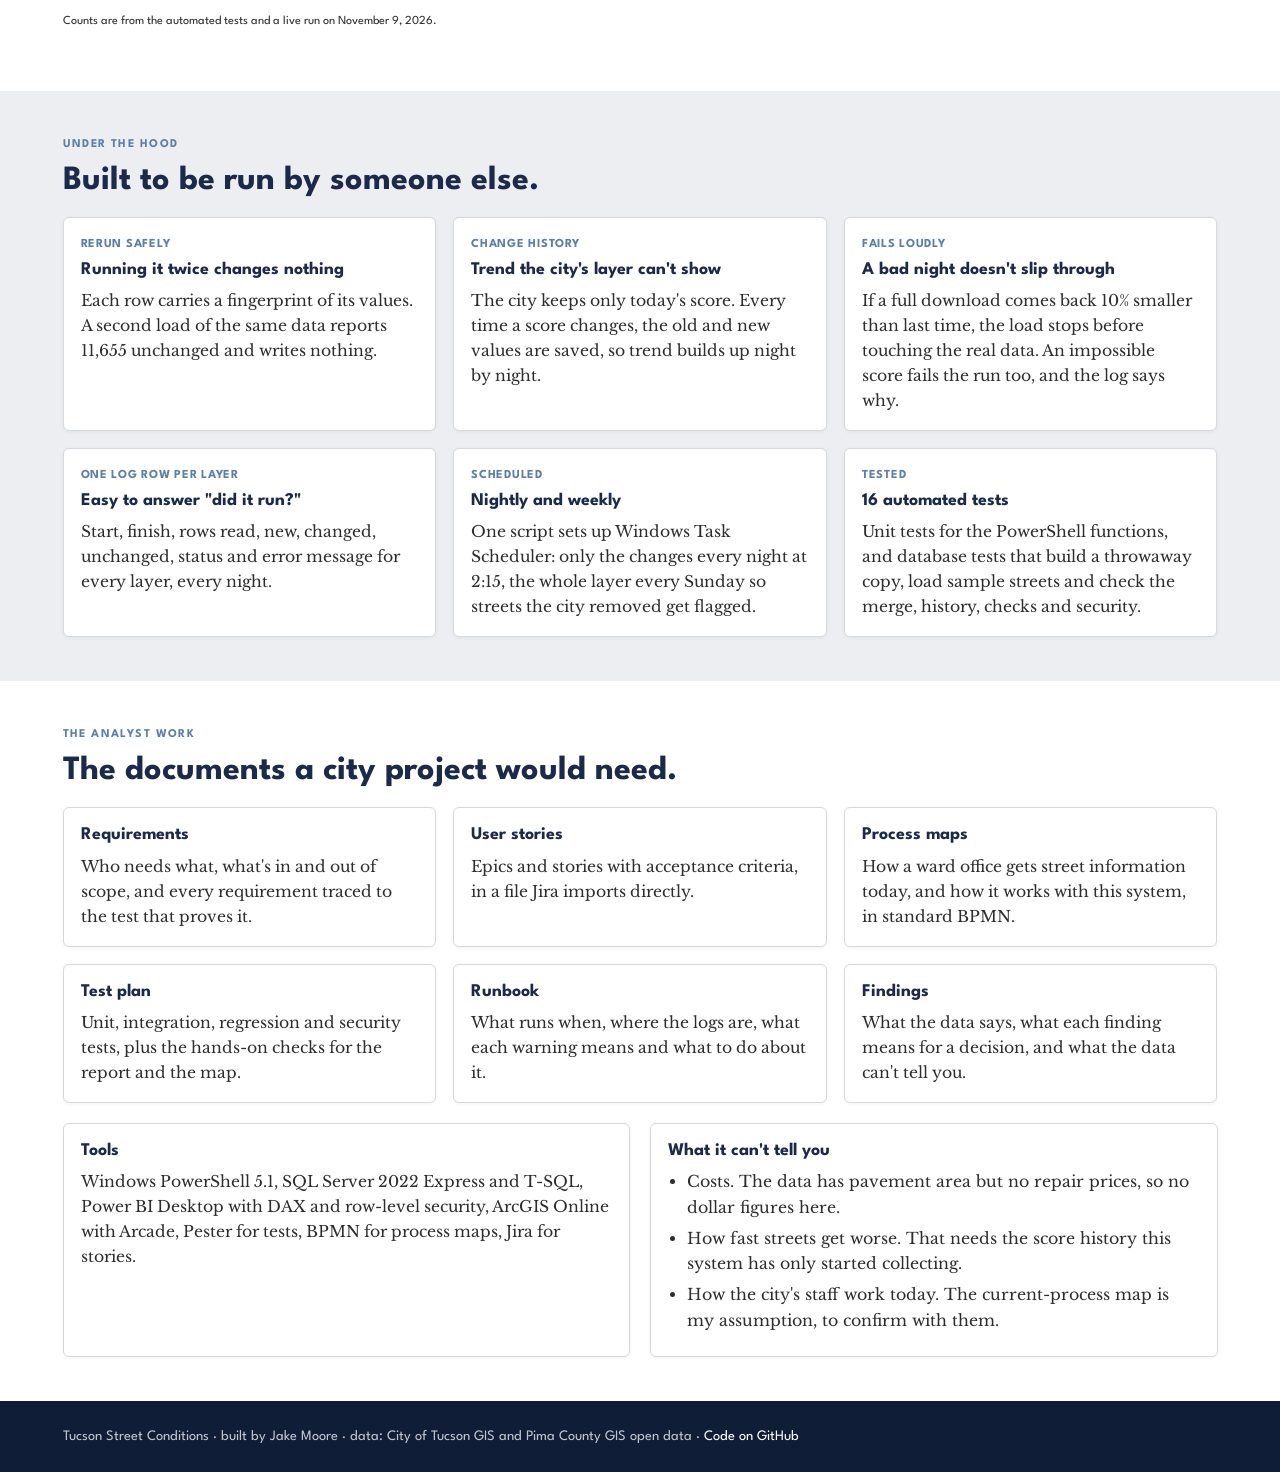
==== commit f3f41d0f: "Stop partial full downloads before the merge; verified Prop 411 wording; schedule wording; clean pro" ====
--- a/index.html
+++ b/index.html
@@ -137,7 +137,7 @@
   <div class="wrap">
     <span class="kicker">Built on the City of Tucson's own public data</span>
     <h1>Which streets are worst, and who gets to see what?</h1>
-    <p class="lead">Tucson publishes a condition score for every street it maintains. I built the system a city IT team would run on it: a script that pulls the data every night, a SQL Server database that checks it, and a Power BI report where each council office sees only its own ward.</p>
+    <p class="lead">Tucson publishes a condition score for every street it maintains. I built the system a city IT team would run on it: a script that pulls the data on a nightly schedule, a SQL Server database that checks it, and a Power BI report where each council office sees only its own ward.</p>
     <div class="hero-actions">
       <a class="btn btn-primary" href="#data">See what the data says</a>
       <a class="btn btn-secondary" href="https://github.com/Jahe-moore/tucson-street-conditions">Read the code</a>
@@ -155,20 +155,20 @@
   <div class="wrap">
     <span class="kicker">Why this matters in Tucson</span>
     <h2>The city is spending $590 million fixing streets, worst first.</h2>
-    <p>Voters passed Proposition 411 in 2022 to repair city streets. The commission overseeing it picks projects mainly by the lowest condition score, so the scores decide where the money goes. Three groups lean on that same data every week.</p>
+    <p>Tucson voters approved Proposition 411, a 10-year half-cent sales tax, and $590 million of it goes to neighborhood streets. The commission overseeing it picks projects first by the lowest condition score, then balances across wards and equity, so the scores steer where the money goes. Three groups lean on that same data every week.</p>
     <div class="cols-3" style="margin-top:1rem">
       <div class="card"><h3>Ward council offices</h3><p>Residents call about their street. Staff need to know how their ward compares and which of their streets are next in line.</p></div>
       <div class="card"><h3>Pavement program staff</h3><p>They build the worst-first list, and need to skip streets that were just repaved and catch scores that are out of date.</p></div>
       <div class="card"><h3>Utility crews and the permit desk</h3><p>A newly paved major street can't be cut for five years without extra restoration work. Crews need to know before they dig.</p></div>
     </div>
-    <p class="src" style="margin-top:1rem">Sources: <a href="https://kgun9.com/operation-safe-roads/worst-first-is-tucsons-plan-for-street-repair">KGUN 9 on worst-first</a> &middot; <a href="https://assets.tucsonaz.gov/share/bcc/40524.pdf">oversight commission materials</a> &middot; <a href="https://www.tucsonaz.gov/files/sharedassets/public/v/1/transportation-and-mobility/documents/rowbrochure2018-web.pdf">City of Tucson right-of-way guide</a></p>
+    <p class="src" style="margin-top:1rem">Sources: <a href="https://content.govdelivery.com/accounts/AZTUCSON/bulletins/362edfc">City of Tucson, Prop 411 Phase 1 release</a> &middot; <a href="https://kgun9.com/operation-safe-roads/worst-first-is-tucsons-plan-for-street-repair">KGUN 9 on worst-first</a> &middot; <a href="https://www.tucsonaz.gov/files/sharedassets/public/v/1/transportation-and-mobility/documents/rowbrochure2018-web.pdf">City of Tucson right-of-way guide</a></p>
   </div>
 </section>
 
 <section class="white" id="how">
   <div class="wrap">
     <span class="kicker">How it works</span>
-    <h2>Five steps, every night, with nobody touching it.</h2>
+    <h2>Five steps, built to run every night with nobody touching it.</h2>
     <div class="chain">
       <div class="link"><div class="card"><span class="step">1. Pull</span>
         <span class="tool">PowerShell</span><span class="tool">REST API</span>
@@ -245,9 +245,9 @@
     <div class="cols-3" style="margin-top:1rem">
       <div class="card"><span class="term">Rerun safely</span><h3>Running it twice changes nothing</h3><p>Each row carries a fingerprint of its values. A second load of the same data reports 11,655 unchanged and writes nothing.</p></div>
       <div class="card"><span class="term">Change history</span><h3>Trend the city's layer can't show</h3><p>The city keeps only today's score. Every time a score changes, the old and new values are saved, so trend builds up night by night.</p></div>
-      <div class="card"><span class="term">Fails loudly</span><h3>A bad night doesn't slip through</h3><p>If a download comes back 10% smaller than last time, or a score is out of range, the run is marked failed and the log says why.</p></div>
+      <div class="card"><span class="term">Fails loudly</span><h3>A bad night doesn't slip through</h3><p>If a full download comes back 10% smaller than last time, the load stops before touching the real data. An impossible score fails the run too, and the log says why.</p></div>
       <div class="card"><span class="term">One log row per layer</span><h3>Easy to answer "did it run?"</h3><p>Start, finish, rows read, new, changed, unchanged, status and error message for every layer, every night.</p></div>
-      <div class="card"><span class="term">Scheduled</span><h3>Nightly and weekly</h3><p>Only the changes every night at 2:15, the whole layer every Sunday so streets the city removed get flagged.</p></div>
+      <div class="card"><span class="term">Scheduled</span><h3>Nightly and weekly</h3><p>One script sets up Windows Task Scheduler: only the changes every night at 2:15, the whole layer every Sunday so streets the city removed get flagged.</p></div>
       <div class="card"><span class="term">Tested</span><h3>16 automated tests</h3><p>Unit tests for the PowerShell functions, and database tests that build a throwaway copy, load sample streets and check the merge, history, checks and security.</p></div>
     </div>
   </div>
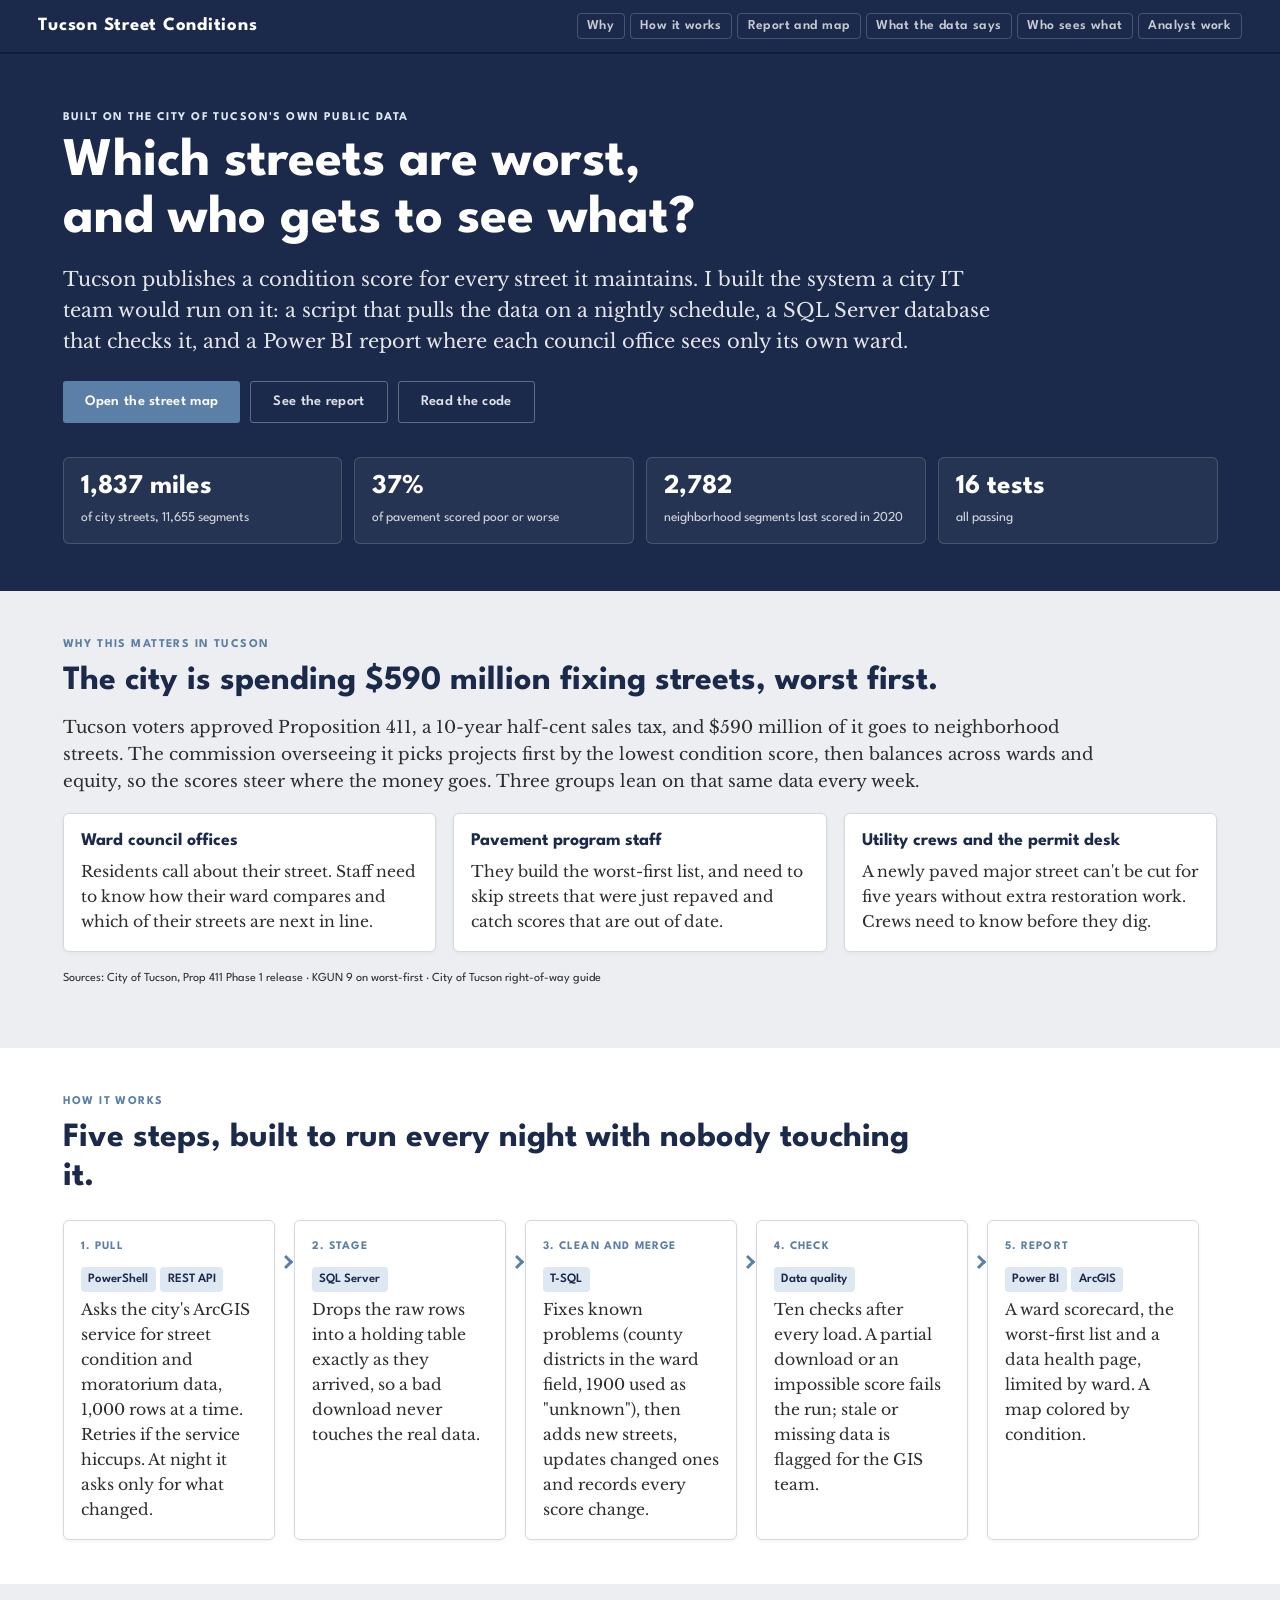
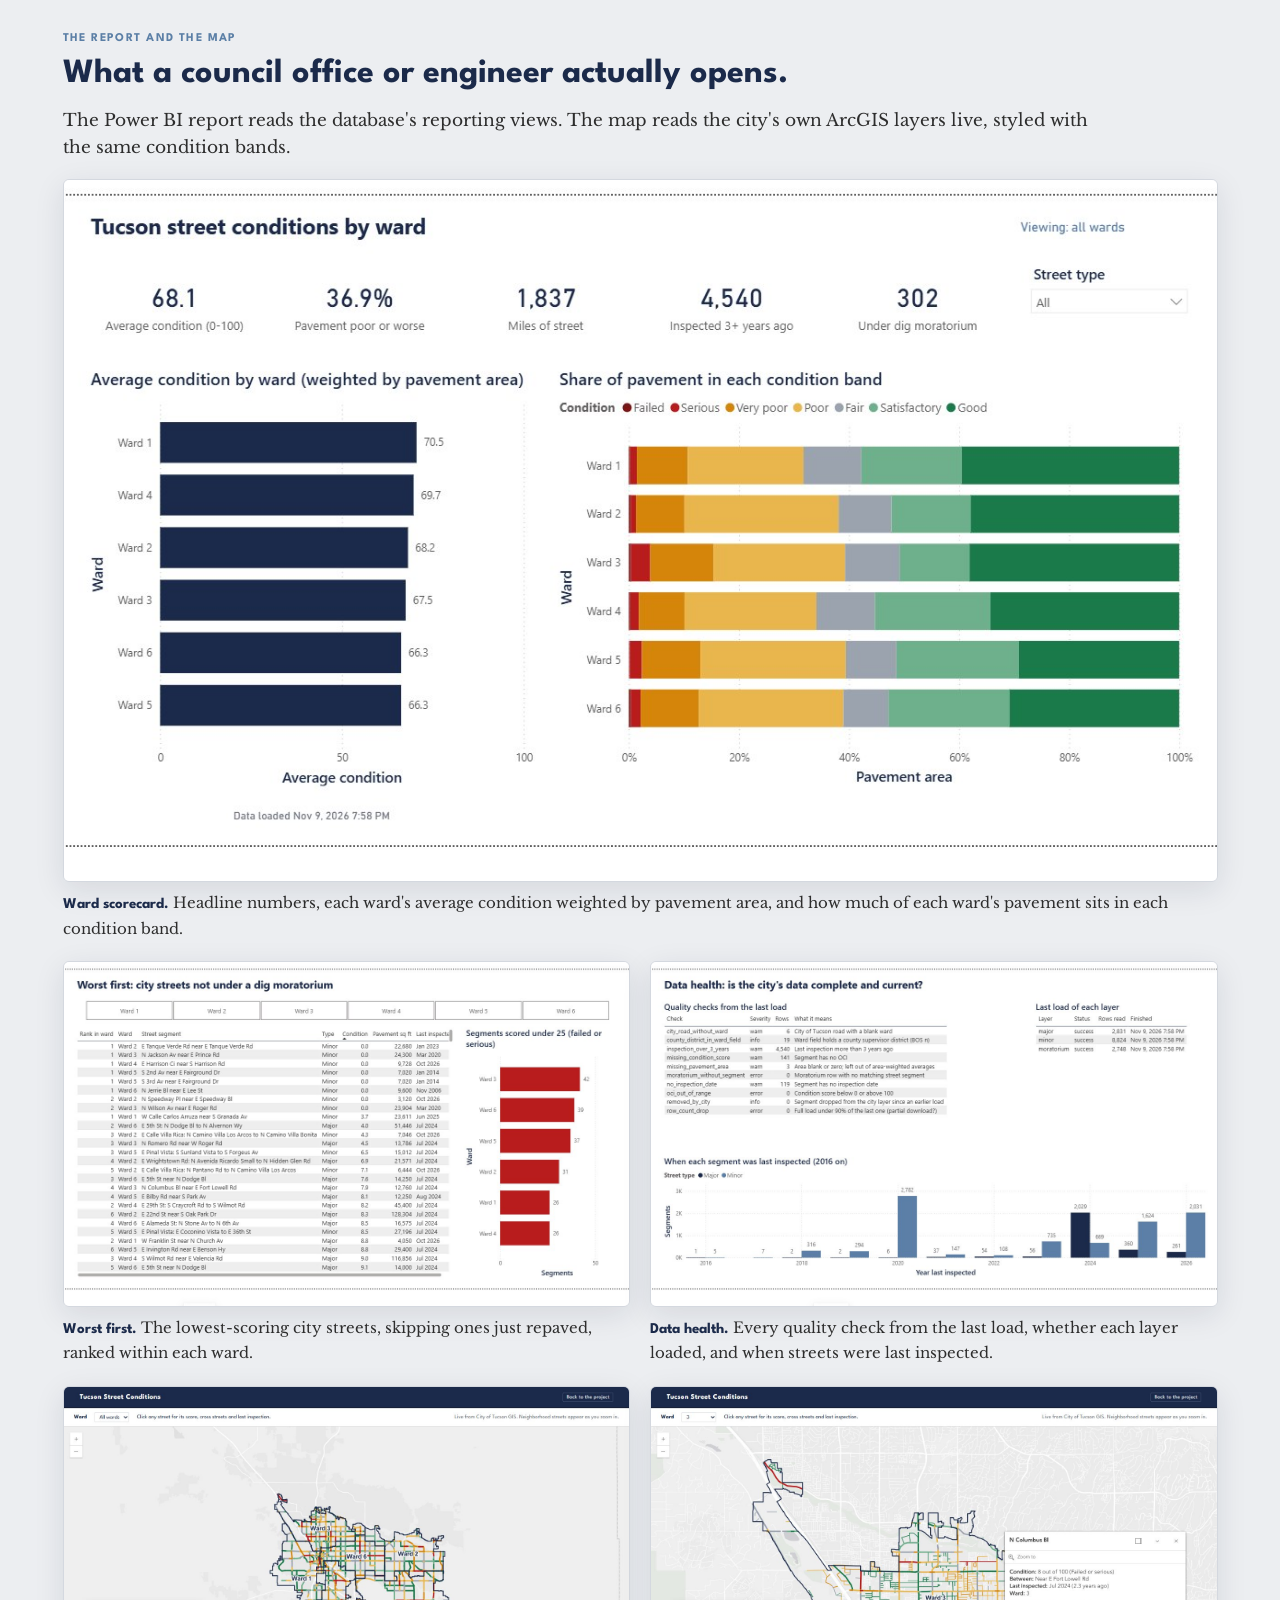
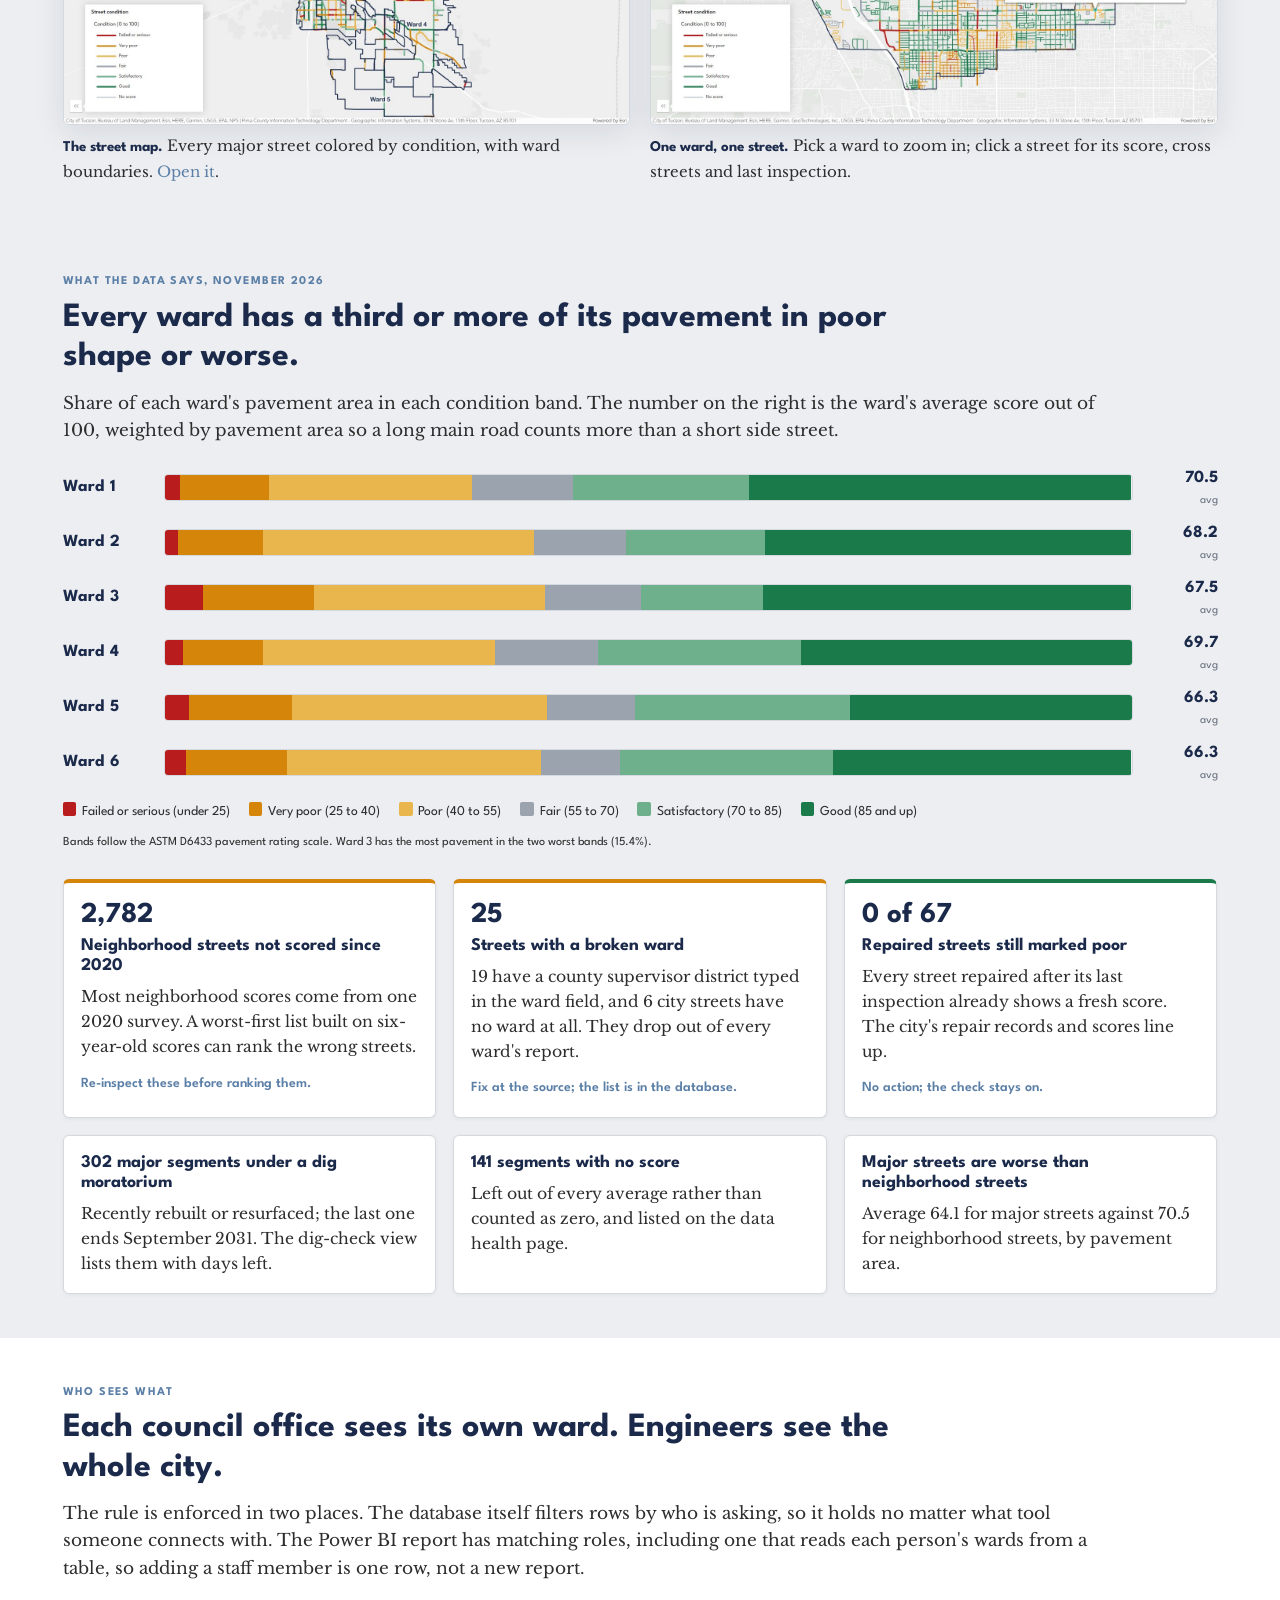
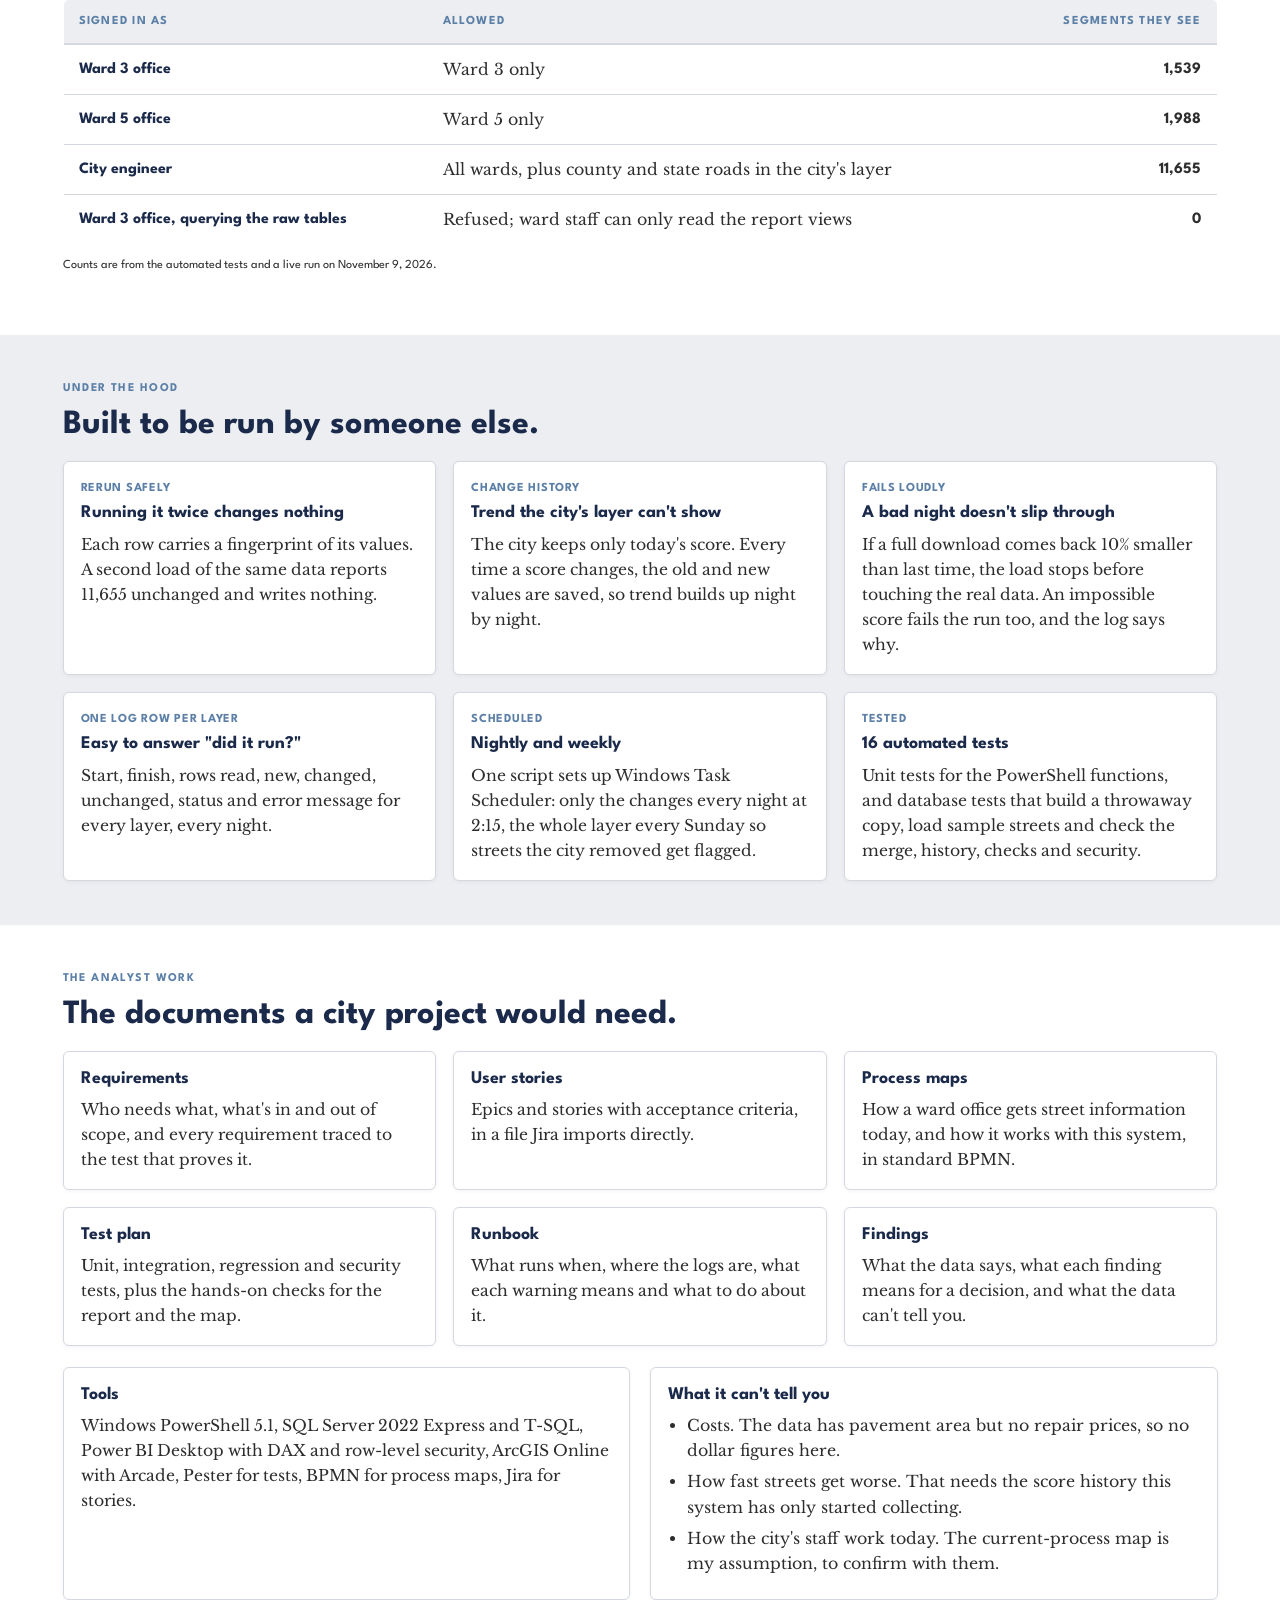
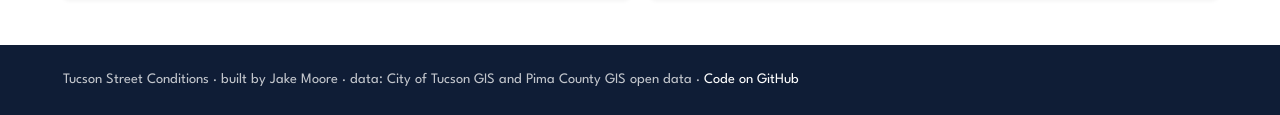
==== commit f334a60b: "Power BI report (TMDL model, ward roles, 3 pages), ArcGIS street map page, screenshots on the site, " ====
--- a/index.html
+++ b/index.html
@@ -101,6 +101,12 @@
   ul.plain { padding-left: 1.1rem; font-size: 0.93rem; }
   ul.plain li { margin-bottom: 0.35rem; }
   .table-scroll { overflow-x: auto; }
+  .shots { display: grid; grid-template-columns: 1fr 1fr; gap: 1.2rem; margin-top: 1rem; }
+  .shots figure { margin: 0; }
+  .shots figure.wide { grid-column: 1 / -1; }
+  .shots img { width: 100%; height: auto; display: block; border: 1px solid var(--border); border-radius: 6px; box-shadow: 0 8px 30px rgba(15,29,54,0.10); }
+  .shots figcaption { font-size: 0.88rem; margin-top: 0.5rem; }
+  .shots figcaption b { font-family: 'League Spartan', sans-serif; color: var(--navy); }
   footer { background: var(--navy-dark); color: rgba(255,255,255,0.75); padding: 1.4rem 0; font-family: 'League Spartan', sans-serif; font-size: 0.85rem; }
   footer a { color: #fff; }
 
@@ -126,6 +132,7 @@
     <ul class="navbar-links">
       <li><a href="#why">Why</a></li>
       <li><a href="#how">How it works</a></li>
+      <li><a href="#see">Report and map</a></li>
       <li><a href="#data">What the data says</a></li>
       <li><a href="#access">Who sees what</a></li>
       <li><a href="#docs">Analyst work</a></li>
@@ -139,7 +146,8 @@
     <h1>Which streets are worst, and who gets to see what?</h1>
     <p class="lead">Tucson publishes a condition score for every street it maintains. I built the system a city IT team would run on it: a script that pulls the data on a nightly schedule, a SQL Server database that checks it, and a Power BI report where each council office sees only its own ward.</p>
     <div class="hero-actions">
-      <a class="btn btn-primary" href="#data">See what the data says</a>
+      <a class="btn btn-primary" href="map.html">Open the street map</a>
+      <a class="btn btn-secondary" href="#see">See the report</a>
       <a class="btn btn-secondary" href="https://github.com/Jahe-moore/tucson-street-conditions">Read the code</a>
     </div>
     <div class="facts">
@@ -189,6 +197,26 @@
   </div>
 </section>
 
+<section id="see">
+  <div class="wrap">
+    <span class="kicker">The report and the map</span>
+    <h2>What a council office or engineer actually opens.</h2>
+    <p>The Power BI report reads the database's reporting views. The map reads the city's own ArcGIS layers live, styled with the same condition bands.</p>
+    <div class="shots">
+      <figure class="wide"><a href="img/report-scorecard.jpg"><img src="img/report-scorecard.jpg" width="1252" height="762" loading="lazy" alt="Power BI ward scorecard: average condition 68.1, 36.9% of pavement poor or worse, 1,837 miles, 4,540 segments inspected over 3 years ago, 302 under a dig moratorium, plus average condition and condition mix by ward."></a>
+        <figcaption><b>Ward scorecard.</b> Headline numbers, each ward's average condition weighted by pavement area, and how much of each ward's pavement sits in each condition band.</figcaption></figure>
+      <figure><a href="img/report-worst.jpg"><img src="img/report-worst.jpg" width="1252" height="762" loading="lazy" alt="Power BI worst-first page: a table of the lowest-scoring street segments by ward, excluding streets under a dig moratorium, and a bar chart of failed or serious segments by ward."></a>
+        <figcaption><b>Worst first.</b> The lowest-scoring city streets, skipping ones just repaved, ranked within each ward.</figcaption></figure>
+      <figure><a href="img/report-health.jpg"><img src="img/report-health.jpg" width="1252" height="762" loading="lazy" alt="Power BI data health page: the ten quality checks from the last load, the last load of each layer, and a chart of when segments were last inspected, showing the 2020 survey of neighborhood streets."></a>
+        <figcaption><b>Data health.</b> Every quality check from the last load, whether each layer loaded, and when streets were last inspected.</figcaption></figure>
+      <figure><a href="map.html"><img src="img/map-city.jpg" width="1440" height="860" loading="lazy" alt="Map of Tucson's major streets colored by condition, with the six ward boundaries."></a>
+        <figcaption><b>The street map.</b> Every major street colored by condition, with ward boundaries. <a href="map.html">Open it</a>.</figcaption></figure>
+      <figure><a href="map.html"><img src="img/map-ward3.jpg" width="1440" height="860" loading="lazy" alt="Map zoomed to Ward 3 showing neighborhood streets by condition and a pop-up for N Columbus Bl: condition 8 out of 100, near E Fort Lowell Rd, last inspected July 2024."></a>
+        <figcaption><b>One ward, one street.</b> Pick a ward to zoom in; click a street for its score, cross streets and last inspection.</figcaption></figure>
+    </div>
+  </div>
+</section>
+
 <section id="data">
   <div class="wrap">
     <span class="kicker">What the data says, November 2026</span>
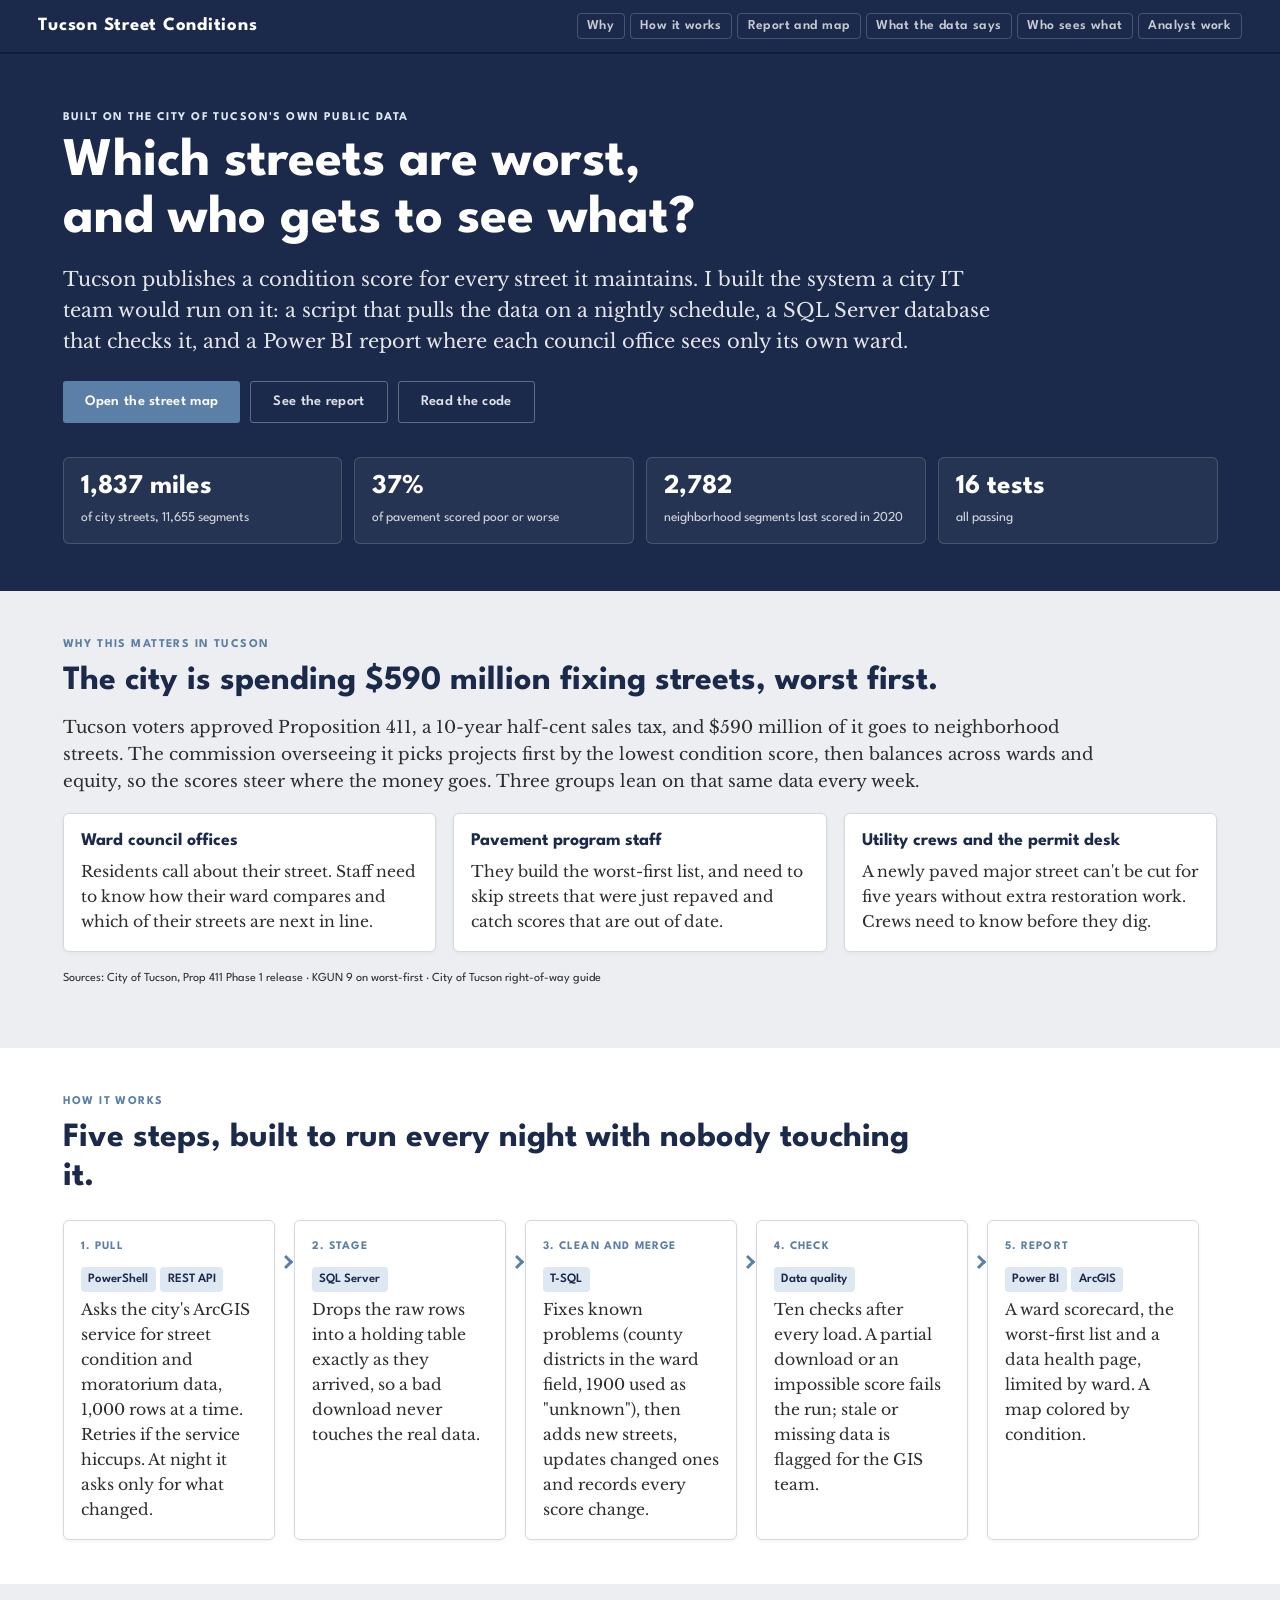
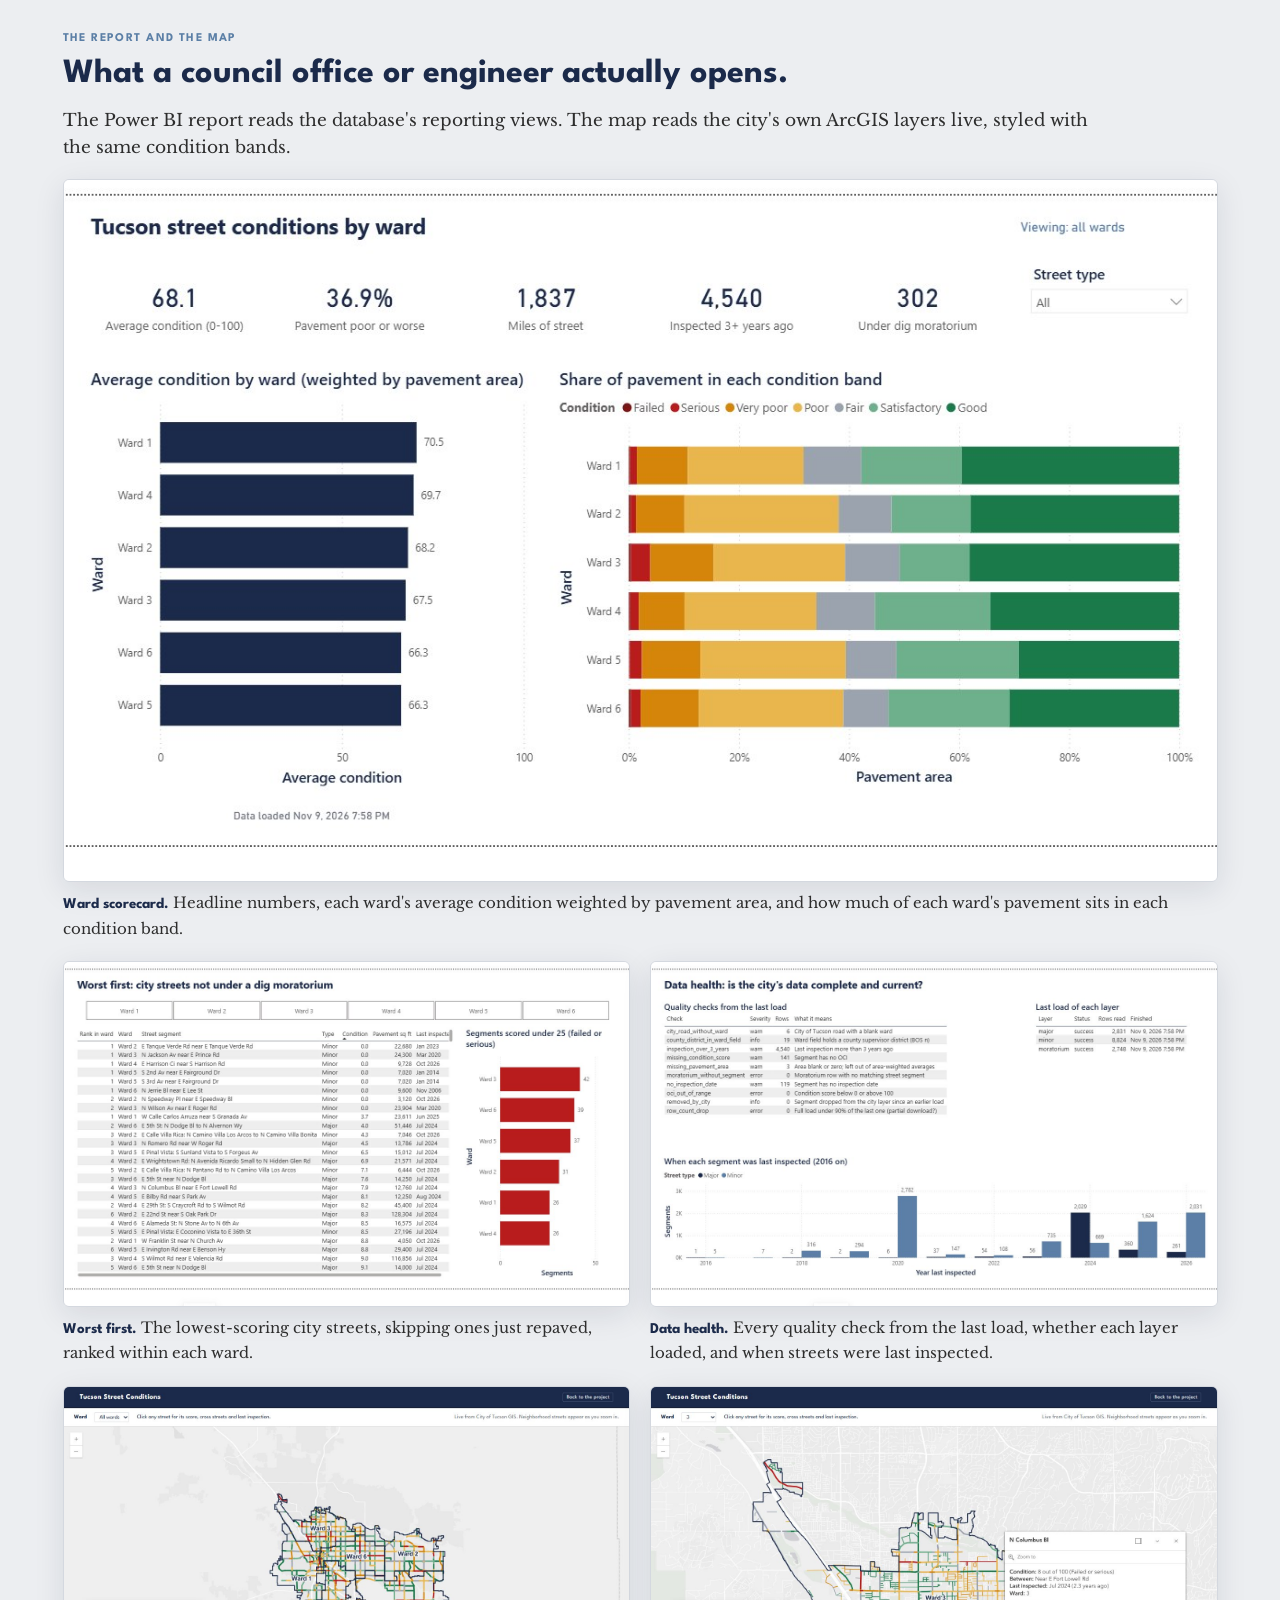
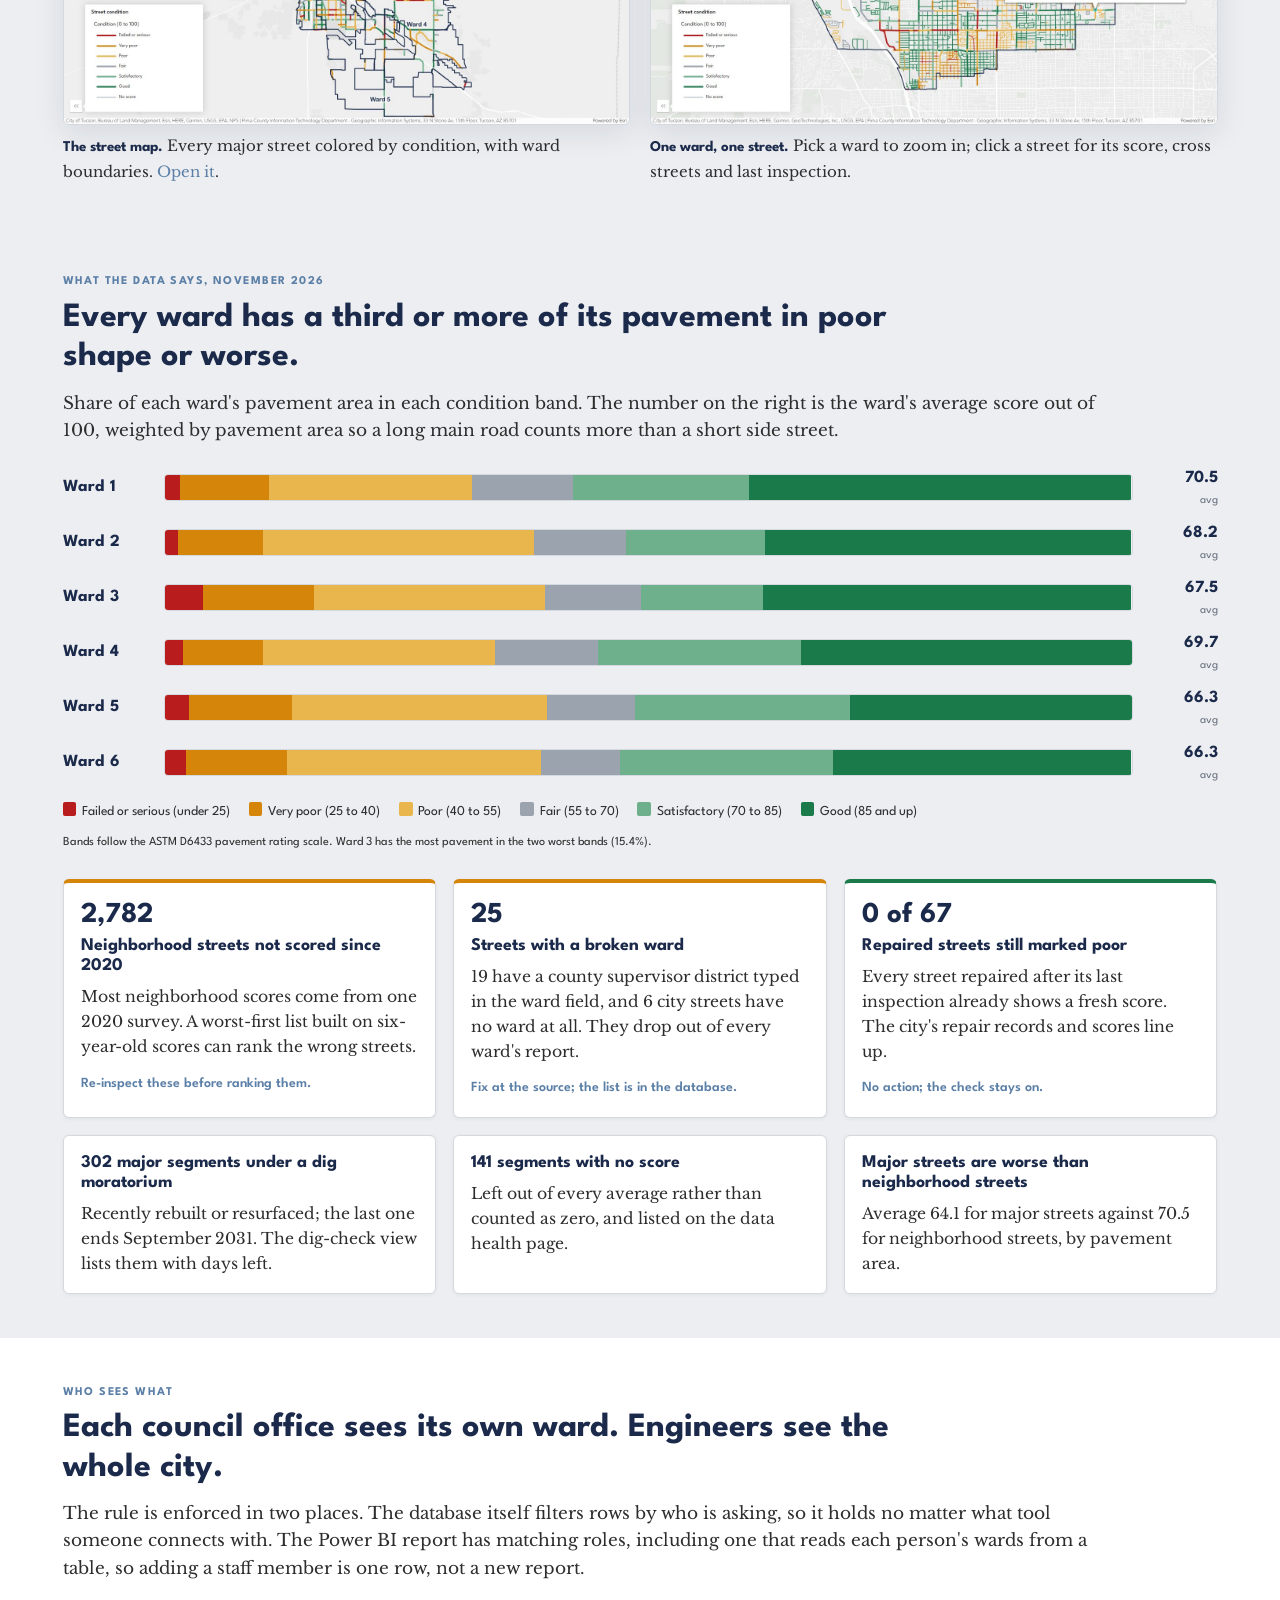
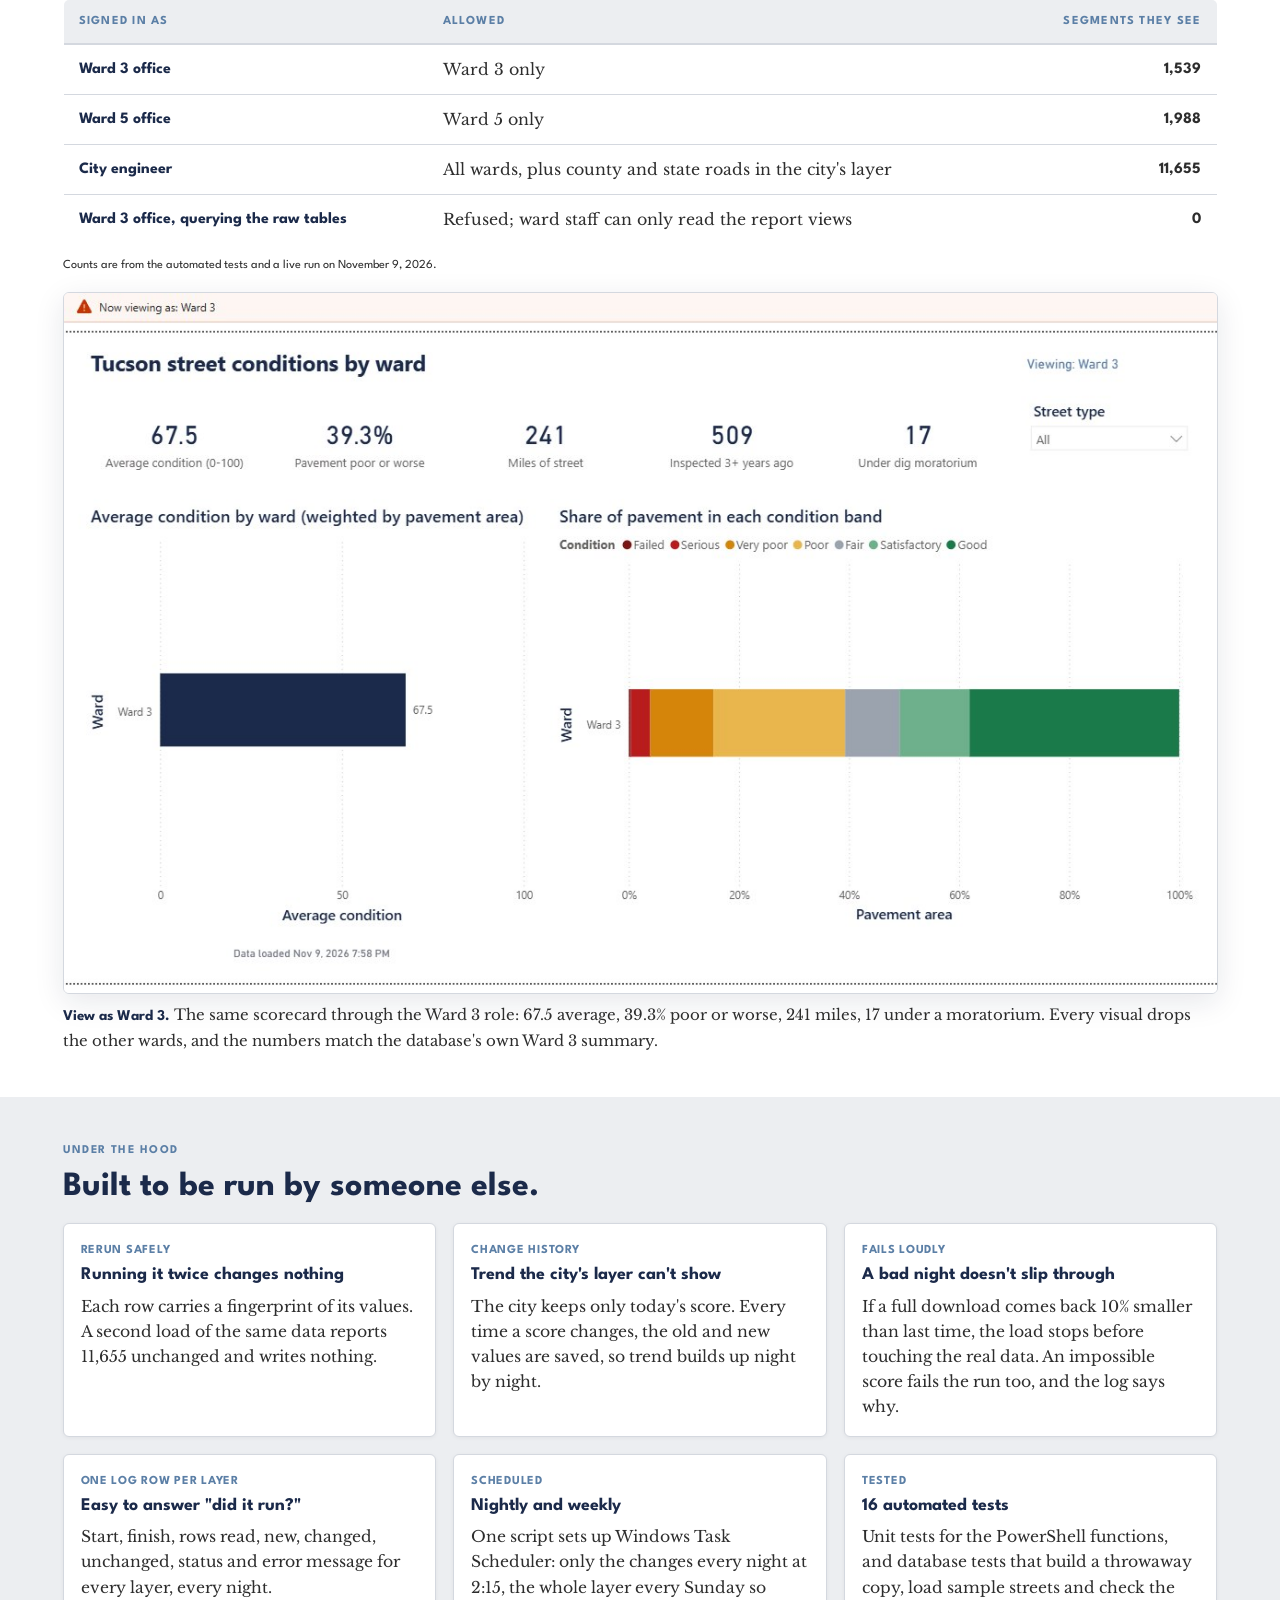
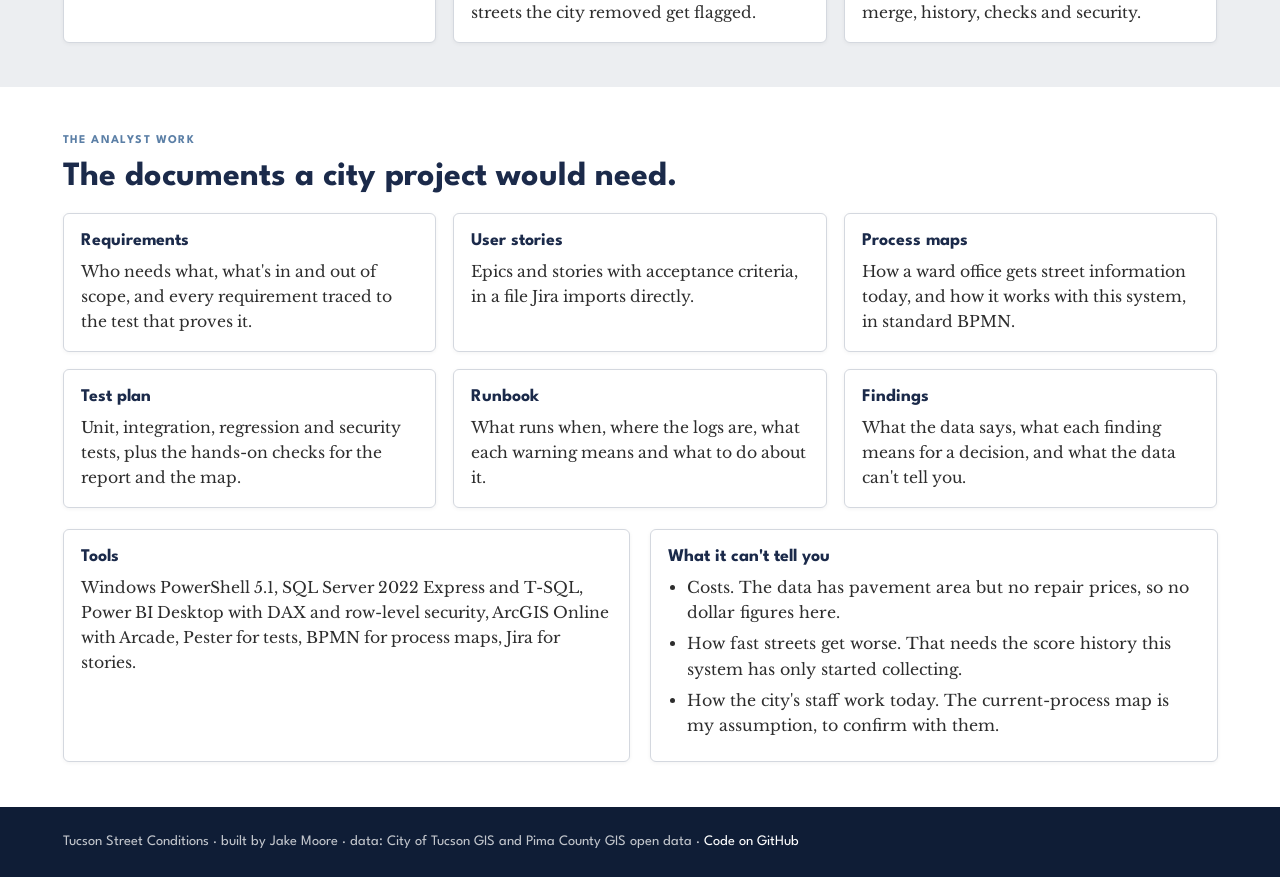
==== commit f7916b9c: "Docs say the report and map are built; Ward 3 view on the site; UAT results; DAX blank-score fix in " ====
--- a/index.html
+++ b/index.html
@@ -263,6 +263,10 @@
     </table>
     </div>
     <p class="src" style="margin-top:0.6rem">Counts are from the automated tests and a live run on November 9, 2026.</p>
+    <div class="shots">
+      <figure class="wide"><a href="img/report-ward3.jpg"><img src="img/report-ward3.jpg" width="1252" height="760" loading="lazy" alt="Power BI ward scorecard viewed as the Ward 3 role: average condition 67.5, 39.3% of pavement poor or worse, 241 miles, 17 segments under a dig moratorium, and only Ward 3 in every chart."></a>
+        <figcaption><b>View as Ward 3.</b> The same scorecard through the Ward 3 role: 67.5 average, 39.3% poor or worse, 241 miles, 17 under a moratorium. Every visual drops the other wards, and the numbers match the database's own Ward 3 summary.</figcaption></figure>
+    </div>
   </div>
 </section>
 
